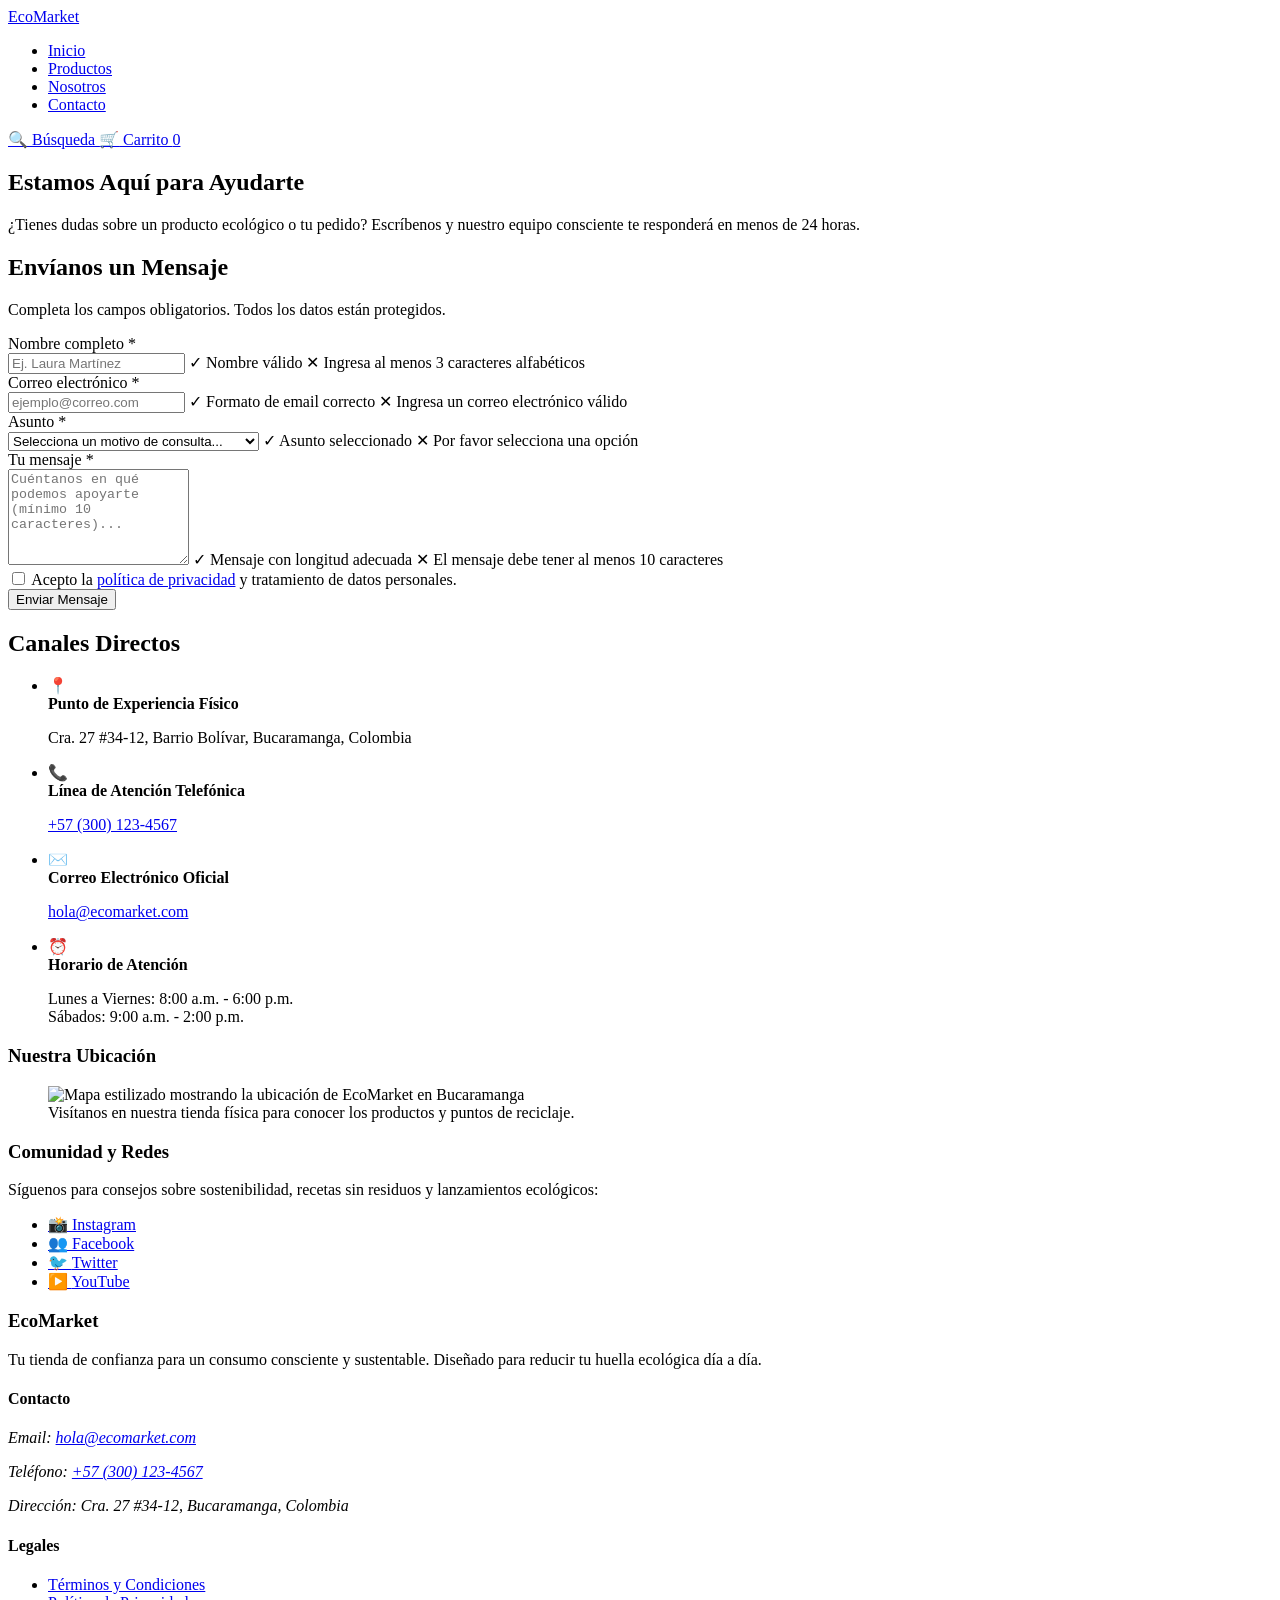
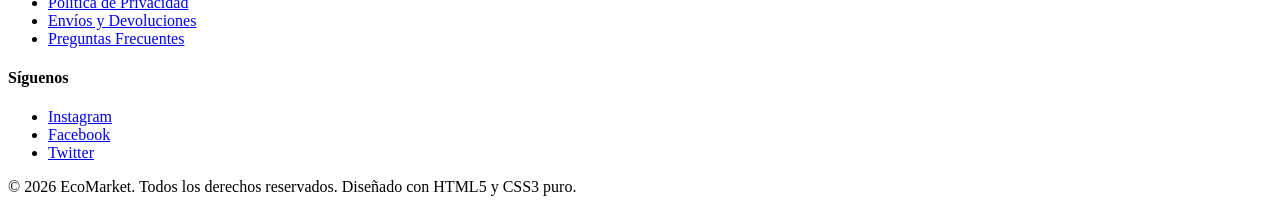
==== views/contacto.html @ 7ac1c110 "✨ feat(contact): estructura semantica html para formulario de contacto y detalles" ====
<!DOCTYPE html>
<html lang="es">
<head>
  <meta charset="UTF-8">
  <meta name="viewport" content="width=device-width, initial-scale=1.0">
  <meta name="description" content="Ponte en contacto con EcoMarket. Envíanos tus preguntas, sugerencias o inquietudes sobre nuestros productos ecológicos y sostenibles.">
  <title>EcoMarket | Contacto y Atención al Cliente</title>
  <!-- La vinculación de hojas de estilo CSS se realizará tras completar la maquetación semántica -->
</head>
<body>

  <!-- Encabezado Principal -->
  <header class="header">
    <div class="header-container">
      <a href="../index.html" class="logo" aria-label="EcoMarket Inicio">EcoMarket</a>

      <!-- Menú de navegación principal -->
      <nav class="nav" aria-label="Navegación principal">
        <ul class="nav-list">
          <li class="nav-item"><a href="../index.html" class="nav-link">Inicio</a></li>
          <li class="nav-item"><a href="productos.html" class="nav-link">Productos</a></li>
          <li class="nav-item"><a href="sobre-nosotros.html" class="nav-link">Nosotros</a></li>
          <li class="nav-item"><a href="contacto.html" class="nav-link" aria-current="page">Contacto</a></li>
        </ul>
      </nav>

      <!-- Accesos directos -->
      <div class="header-actions">
        <a href="productos.html#buscar" class="action-link" aria-label="Buscar productos">
          <span aria-hidden="true">🔍</span> Búsqueda
        </a>
        <a href="#carrito" class="action-link action-cart" aria-label="Ver carrito de compras">
          <span aria-hidden="true">🛒</span> Carrito <span class="cart-badge">0</span>
        </a>
      </div>
    </div>
  </header>

  <!-- Contenido Principal -->
  <main class="contact-main">

    <!-- Encabezado de la Página -->
    <section class="contact-hero" aria-labelledby="contact-hero-title">
      <div class="section-container">
        <h1 id="contact-hero-title" class="contact-hero-title">Estamos Aquí para Ayudarte</h1>
        <p class="contact-hero-subtitle">¿Tienes dudas sobre un producto ecológico o tu pedido? Escríbenos y nuestro equipo consciente te responderá en menos de 24 horas.</p>
      </div>
    </section>

    <!-- Sección de Contacto: Layout de Dos Columnas (Formulario + Información y Mapa) -->
    <section class="contact-section" aria-labelledby="form-heading">
      <div class="section-container">
        <div class="contact-grid-layout">

          <!-- Columna 1: Formulario Inteligente (Con validación HTML5 para estilos :valid/:invalid) -->
          <div class="contact-form-column">
            <header class="form-header">
              <h2 id="form-heading" class="form-title">Envíanos un Mensaje</h2>
              <p class="form-subtitle">Completa los campos obligatorios. Todos los datos están protegidos.</p>
            </header>

            <form class="contact-form" action="#" method="post" novalidate>

              <!-- Campo Nombre -->
              <div class="form-group">
                <label for="nombre" class="form-label">
                  Nombre completo <span class="required-indicator" aria-hidden="true">*</span>
                </label>
                <div class="input-container">
                  <input 
                    type="text" 
                    id="nombre" 
                    name="nombre" 
                    class="form-input" 
                    placeholder="Ej. Laura Martínez" 
                    required 
                    minlength="3" 
                    pattern="[A-Za-zÁÉÍÓÚáéíóúñÑ ]{3,50}"
                    autocomplete="name"
                  >
                  <span class="field-feedback valid-msg" aria-live="polite">✓ Nombre válido</span>
                  <span class="field-feedback invalid-msg" aria-live="polite">✕ Ingresa al menos 3 caracteres alfabéticos</span>
                </div>
              </div>

              <!-- Campo Email -->
              <div class="form-group">
                <label for="email" class="form-label">
                  Correo electrónico <span class="required-indicator" aria-hidden="true">*</span>
                </label>
                <div class="input-container">
                  <input 
                    type="email" 
                    id="email" 
                    name="email" 
                    class="form-input" 
                    placeholder="ejemplo@correo.com" 
                    required 
                    autocomplete="email"
                  >
                  <span class="field-feedback valid-msg" aria-live="polite">✓ Formato de email correcto</span>
                  <span class="field-feedback invalid-msg" aria-live="polite">✕ Ingresa un correo electrónico válido</span>
                </div>
              </div>

              <!-- Campo Asunto -->
              <div class="form-group">
                <label for="asunto" class="form-label">
                  Asunto <span class="required-indicator" aria-hidden="true">*</span>
                </label>
                <div class="input-container">
                  <select id="asunto" name="asunto" class="form-select" required>
                    <option value="" disabled selected>Selecciona un motivo de consulta...</option>
                    <option value="pedidos">Información sobre envíos y pedidos</option>
                    <option value="productos">Dudas sobre materiales e ingredientes</option>
                    <option value="devoluciones">Garantías y devoluciones</option>
                    <option value="alianzas">Alianzas con productores y artesanos</option>
                    <option value="otro">Otro tema</option>
                  </select>
                  <span class="field-feedback valid-msg" aria-live="polite">✓ Asunto seleccionado</span>
                  <span class="field-feedback invalid-msg" aria-live="polite">✕ Por favor selecciona una opción</span>
                </div>
              </div>

              <!-- Campo Mensaje -->
              <div class="form-group">
                <label for="mensaje" class="form-label">
                  Tu mensaje <span class="required-indicator" aria-hidden="true">*</span>
                </label>
                <div class="input-container">
                  <textarea 
                    id="mensaje" 
                    name="mensaje" 
                    class="form-textarea" 
                    rows="6" 
                    placeholder="Cuéntanos en qué podemos apoyarte (mínimo 10 caracteres)..." 
                    required 
                    minlength="10"
                  ></textarea>
                  <span class="field-feedback valid-msg" aria-live="polite">✓ Mensaje con longitud adecuada</span>
                  <span class="field-feedback invalid-msg" aria-live="polite">✕ El mensaje debe tener al menos 10 caracteres</span>
                </div>
              </div>

              <!-- Checkbox Política de Privacidad -->
              <div class="form-group-checkbox">
                <label class="checkbox-label">
                  <input type="checkbox" name="terminos" id="terminos" required>
                  <span>Acepto la <a href="#" class="inline-link">política de privacidad</a> y tratamiento de datos personales.</span>
                </label>
              </div>

              <!-- Botón Enviar -->
              <button type="submit" class="btn btn-primary btn-submit">
                <span>Enviar Mensaje</span>
              </button>

            </form>
          </div>

          <!-- Columna 2: Mapa Estático, Información y Redes Sociales -->
          <div class="contact-info-column">

            <!-- Tarjeta de Canales de Contacto Directo -->
            <aside class="contact-cards-wrapper">
              <h2 class="contact-info-title">Canales Directos</h2>
              
              <ul class="contact-methods-list">
                <li class="contact-method-item">
                  <span class="method-icon" aria-hidden="true">📍</span>
                  <div class="method-text">
                    <strong>Punto de Experiencia Físico</strong>
                    <p>Cra. 27 #34-12, Barrio Bolívar, Bucaramanga, Colombia</p>
                  </div>
                </li>
                <li class="contact-method-item">
                  <span class="method-icon" aria-hidden="true">📞</span>
                  <div class="method-text">
                    <strong>Línea de Atención Telefónica</strong>
                    <p><a href="tel:+573001234567">+57 (300) 123-4567</a></p>
                  </div>
                </li>
                <li class="contact-method-item">
                  <span class="method-icon" aria-hidden="true">✉️</span>
                  <div class="method-text">
                    <strong>Correo Electrónico Oficial</strong>
                    <p><a href="mailto:hola@ecomarket.com">hola@ecomarket.com</a></p>
                  </div>
                </li>
                <li class="contact-method-item">
                  <span class="method-icon" aria-hidden="true">⏰</span>
                  <div class="method-text">
                    <strong>Horario de Atención</strong>
                    <p>Lunes a Viernes: 8:00 a.m. - 6:00 p.m.<br>Sábados: 9:00 a.m. - 2:00 p.m.</p>
                  </div>
                </li>
              </ul>
            </aside>

            <!-- Mapa de Ubicación: Imagen Estática Estilizada -->
            <section class="location-map-section" aria-labelledby="map-heading">
              <h3 id="map-heading" class="map-title">Nuestra Ubicación</h3>
              <figure class="map-figure">
                <img 
                  src="../img/hero/mapa-ubicacion.jpg" 
                  alt="Mapa estilizado mostrando la ubicación de EcoMarket en Bucaramanga" 
                  width="500" 
                  height="300" 
                  loading="lazy"
                  class="map-image"
                >
                <figcaption class="map-caption">Visítanos en nuestra tienda física para conocer los productos y puntos de reciclaje.</figcaption>
              </figure>
            </section>

            <!-- Redes Sociales con Iconos Interactivos -->
            <section class="social-contact-section" aria-labelledby="social-heading">
              <h3 id="social-heading" class="social-heading">Comunidad y Redes</h3>
              <p class="social-intro">Síguenos para consejos sobre sostenibilidad, recetas sin residuos y lanzamientos ecológicos:</p>
              
              <ul class="social-icons-list">
                <li class="social-icon-item">
                  <a href="https://instagram.com" target="_blank" rel="noopener noreferrer" class="social-icon-link link-instagram" aria-label="Síguenos en Instagram">
                    <span class="social-icon-symbol" aria-hidden="true">📸</span>
                    <span class="social-icon-name">Instagram</span>
                  </a>
                </li>
                <li class="social-icon-item">
                  <a href="https://facebook.com" target="_blank" rel="noopener noreferrer" class="social-icon-link link-facebook" aria-label="Síguenos en Facebook">
                    <span class="social-icon-symbol" aria-hidden="true">👥</span>
                    <span class="social-icon-name">Facebook</span>
                  </a>
                </li>
                <li class="social-icon-item">
                  <a href="https://twitter.com" target="_blank" rel="noopener noreferrer" class="social-icon-link link-twitter" aria-label="Síguenos en Twitter / X">
                    <span class="social-icon-symbol" aria-hidden="true">🐦</span>
                    <span class="social-icon-name">Twitter</span>
                  </a>
                </li>
                <li class="social-icon-item">
                  <a href="https://youtube.com" target="_blank" rel="noopener noreferrer" class="social-icon-link link-youtube" aria-label="Mira nuestros videos en YouTube">
                    <span class="social-icon-symbol" aria-hidden="true">▶️</span>
                    <span class="social-icon-name">YouTube</span>
                  </a>
                </li>
              </ul>
            </section>

          </div>

        </div>
      </div>
    </section>

  </main>

  <!-- Pie de Página (Footer) -->
  <footer class="footer">
    <div class="footer-container">
      
      <!-- Columna 1: Marca -->
      <div class="footer-col footer-about">
        <h3 class="footer-logo">EcoMarket</h3>
        <p>Tu tienda de confianza para un consumo consciente y sustentable. Diseñado para reducir tu huella ecológica día a día.</p>
      </div>

      <!-- Columna 2: Contacto -->
      <div class="footer-col footer-contact">
        <h4 class="footer-heading">Contacto</h4>
        <address class="contact-info">
          <p>Email: <a href="mailto:hola@ecomarket.com">hola@ecomarket.com</a></p>
          <p>Teléfono: <a href="tel:+573001234567">+57 (300) 123-4567</a></p>
          <p>Dirección: Cra. 27 #34-12, Bucaramanga, Colombia</p>
        </address>
      </div>

      <!-- Columna 3: Legales -->
      <div class="footer-col footer-legal">
        <h4 class="footer-heading">Legales</h4>
        <ul class="footer-links">
          <li><a href="#">Términos y Condiciones</a></li>
          <li><a href="#">Política de Privacidad</a></li>
          <li><a href="#">Envíos y Devoluciones</a></li>
          <li><a href="#">Preguntas Frecuentes</a></li>
        </ul>
      </div>

      <!-- Columna 4: Redes Sociales -->
      <div class="footer-col footer-social">
        <h4 class="footer-heading">Síguenos</h4>
        <ul class="social-links">
          <li><a href="https://instagram.com" target="_blank" rel="noopener noreferrer" aria-label="Instagram">Instagram</a></li>
          <li><a href="https://facebook.com" target="_blank" rel="noopener noreferrer" aria-label="Facebook">Facebook</a></li>
          <li><a href="https://twitter.com" target="_blank" rel="noopener noreferrer" aria-label="Twitter">Twitter</a></li>
        </ul>
      </div>

    </div>

    <div class="footer-bottom">
      <p>&copy; 2026 EcoMarket. Todos los derechos reservados. Diseñado con HTML5 y CSS3 puro.</p>
    </div>
  </footer>

</body>
</html>
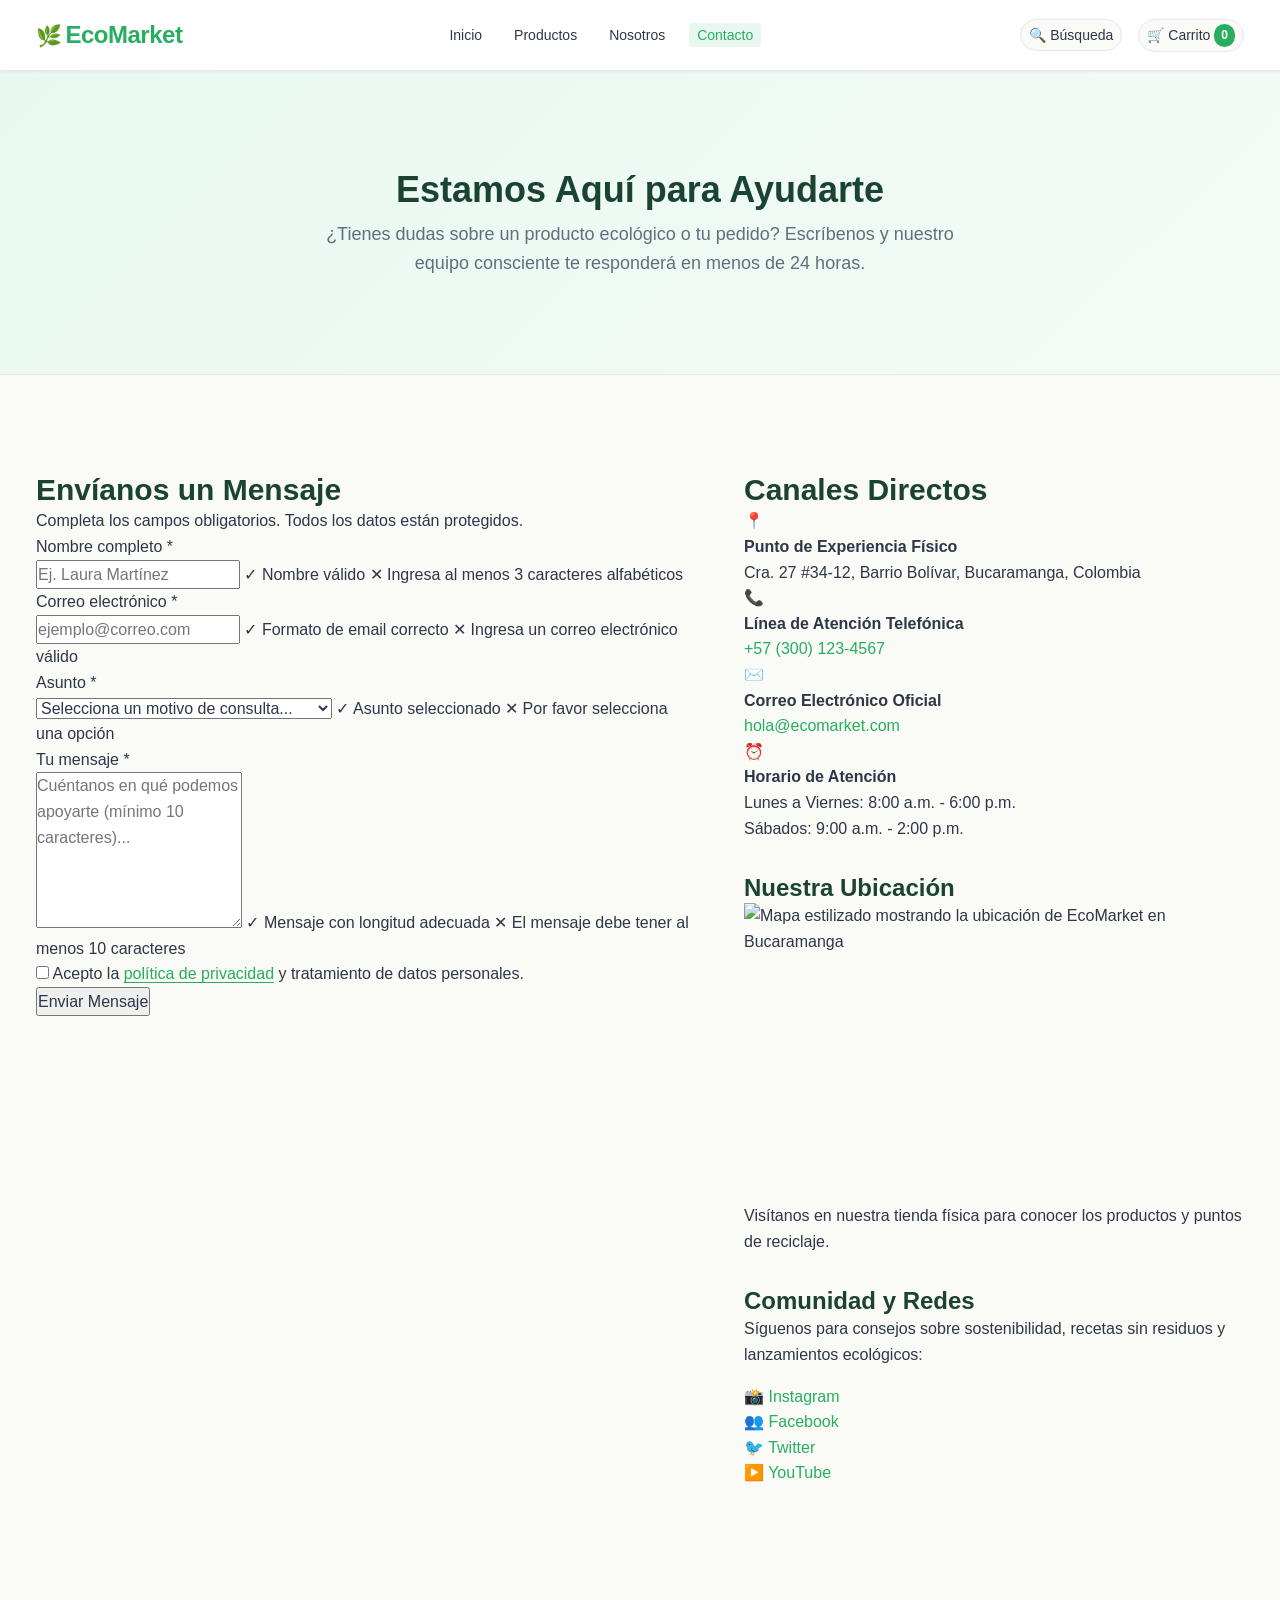
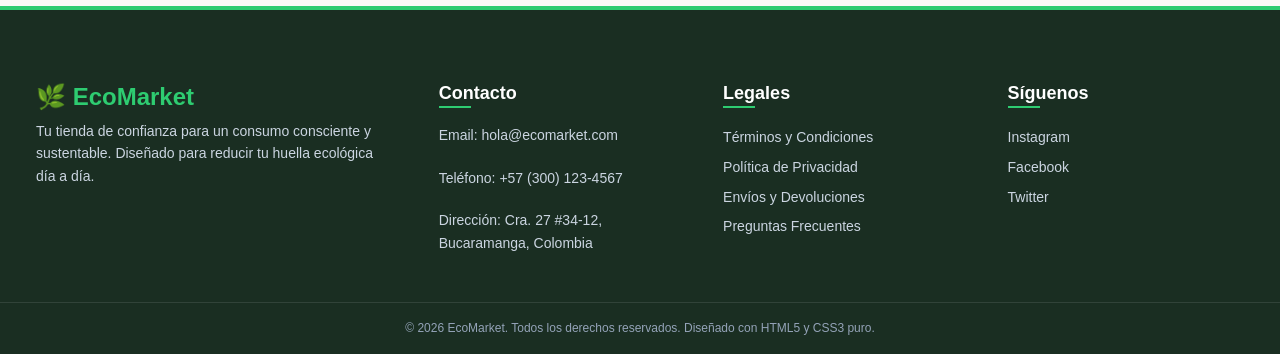
==== commit f848d068: "🎨 style(layout): link archivos css, layout responsivo, etc" ====
--- a/views/contacto.html
+++ b/views/contacto.html
@@ -5,7 +5,11 @@
   <meta name="viewport" content="width=device-width, initial-scale=1.0">
   <meta name="description" content="Ponte en contacto con EcoMarket. Envíanos tus preguntas, sugerencias o inquietudes sobre nuestros productos ecológicos y sostenibles.">
   <title>EcoMarket | Contacto y Atención al Cliente</title>
-  <!-- La vinculación de hojas de estilo CSS se realizará tras completar la maquetación semántica -->
+  <!-- Hojas de Estilo CSS Modulares -->
+  <link rel="stylesheet" href="../css/main.css">
+  <link rel="stylesheet" href="../css/layout.css">
+  <link rel="stylesheet" href="../css/components.css">
+  <link rel="stylesheet" href="../css/animations.css">
 </head>
 <body>
 
--- a/css/main.css
+++ b/css/main.css
@@ -0,0 +1,196 @@
+/* ==========================================================================
+   EcoMarket - main.css
+   Variables de diseño (Design Tokens), Reset CSS y Tipografía Base
+   Enfoque: Mobile First | Cero JavaScript
+   ========================================================================== */
+
+/* --------------------------------------------------------------------------
+   1. VARIABLES CSS (DESIGN TOKENS)
+   -------------------------------------------------------------------------- */
+:root {
+  /* Paleta de Colores Sostenibles y Naturales */
+  --color-primary: #2ecc71;          /* Verde fresco principal */
+  --color-primary-dark: #27ae60;     /* Verde bosque profundo */
+  --color-primary-darker: #1b4332;   /* Verde oscuro para contrastes */
+  --color-primary-light: #e8f8f0;    /* Verde muy suave para fondos */
+  --color-primary-subtle: #d4edda;   /* Verde sutil para badges/estados */
+
+  --color-earth-beige: #f5f5dc;      /* Beige / Tono tierra cálido */
+  --color-earth-sand: #e6dfd3;       /* Arena suave para bordes y fondos */
+  --color-earth-brown: #8d6e63;      /* Tierra café para acentos secundarios */
+
+  /* Neutrales */
+  --color-text-main: #2d3748;        /* Carbón oscuro para lectura accesible */
+  --color-text-muted: #606f7b;       /* Gris medio para descripciones */
+  --color-bg-body: #fafaf7;          /* Blanco cálido orgánico */
+  --color-bg-surface: #ffffff;       /* Blanco puro para tarjetas y cajas */
+  --color-border: #e2e8f0;           /* Bordes suaves */
+
+  /* Estados de Interacción y Alertas */
+  --color-success: #27ae60;
+  --color-success-bg: #d4edda;
+  --color-danger: #e74c3c;
+  --color-danger-bg: #fde8e8;
+  --color-warning: #f39c12;
+  --color-warning-bg: #fef5e7;
+
+  /* Tipografía */
+  --font-family-base: -apple-system, BlinkMacSystemFont, "Segoe UI", Roboto, "Helvetica Neue", Arial, sans-serif;
+  --font-family-heading: -apple-system, BlinkMacSystemFont, "Segoe UI", Roboto, "Helvetica Neue", Arial, sans-serif;
+
+  --font-size-xs: 0.75rem;    /* 12px */
+  --font-size-sm: 0.875rem;   /* 14px */
+  --font-size-base: 1rem;     /* 16px */
+  --font-size-md: 1.125rem;   /* 18px */
+  --font-size-lg: 1.25rem;    /* 20px */
+  --font-size-xl: 1.5rem;     /* 24px */
+  --font-size-2xl: 1.875rem;  /* 30px */
+  --font-size-3xl: 2.25rem;   /* 36px */
+  --font-size-4xl: 3rem;      /* 48px */
+
+  --font-weight-regular: 400;
+  --font-weight-medium: 500;
+  --font-weight-semibold: 600;
+  --font-weight-bold: 700;
+
+  --line-height-tight: 1.25;
+  --line-height-base: 1.6;
+  --line-height-relaxed: 1.75;
+
+  /* Espaciados */
+  --spacing-xs: 0.25rem;  /* 4px */
+  --spacing-sm: 0.5rem;   /* 8px */
+  --spacing-md: 1rem;     /* 16px */
+  --spacing-lg: 1.5rem;   /* 24px */
+  --spacing-xl: 2rem;     /* 32px */
+  --spacing-2xl: 3rem;    /* 48px */
+  --spacing-3xl: 4.5rem;  /* 72px */
+
+  /* Sombras y Bordes */
+  --radius-sm: 4px;
+  --radius-md: 8px;
+  --radius-lg: 16px;
+  --radius-full: 9999px;
+
+  --shadow-sm: 0 1px 3px rgba(0, 0, 0, 0.05);
+  --shadow-md: 0 4px 6px -1px rgba(0, 0, 0, 0.08), 0 2px 4px -1px rgba(0, 0, 0, 0.04);
+  --shadow-lg: 0 10px 15px -3px rgba(0, 0, 0, 0.08), 0 4px 6px -2px rgba(0, 0, 0, 0.03);
+  --shadow-hover: 0 16px 24px -4px rgba(46, 204, 113, 0.2);
+
+  /* Transiciones Base */
+  --transition-fast: 0.2s ease;
+  --transition-base: 0.3s ease;
+  --transition-smooth: 0.4s cubic-bezier(0.16, 1, 0.3, 1);
+}
+
+/* --------------------------------------------------------------------------
+   2. RESET CSS Y CONFIGURACIÓN BASE
+   -------------------------------------------------------------------------- */
+*,
+*::before,
+*::after {
+  box-sizing: border-box;
+  margin: 0;
+  padding: 0;
+}
+
+html {
+  font-size: 100%;
+  scroll-behavior: smooth;
+  -webkit-text-size-adjust: 100%;
+}
+
+body {
+  min-height: 100vh;
+  font-family: var(--font-family-base);
+  font-size: var(--font-size-base);
+  line-height: var(--line-height-base);
+  color: var(--color-text-main);
+  background-color: var(--color-bg-body);
+  display: flex;
+  flex-direction: column;
+}
+
+main {
+  flex: 1 0 auto;
+}
+
+/* Elementos multimedia responsivos */
+img,
+picture,
+video,
+canvas,
+svg {
+  display: block;
+  max-width: 100%;
+  height: auto;
+}
+
+/* Tipografía de Encabezados */
+h1, h2, h3, h4, h5, h6 {
+  font-family: var(--font-family-heading);
+  color: var(--color-primary-darker);
+  line-height: var(--line-height-tight);
+  font-weight: var(--font-weight-bold);
+}
+
+h1 { font-size: var(--font-size-3xl); }
+h2 { font-size: var(--font-size-2xl); }
+h3 { font-size: var(--font-size-xl); }
+h4 { font-size: var(--font-size-lg); }
+
+p {
+  margin-bottom: var(--spacing-md);
+}
+
+p:last-child {
+  margin-bottom: 0;
+}
+
+/* Enlaces y Listas */
+a {
+  color: var(--color-primary-dark);
+  text-decoration: none;
+  transition: color var(--transition-fast);
+}
+
+a:hover,
+a:focus-visible {
+  color: var(--color-primary);
+}
+
+ul, ol {
+  list-style: none;
+}
+
+button,
+input,
+select,
+textarea {
+  font: inherit;
+  color: inherit;
+}
+
+/* --------------------------------------------------------------------------
+   3. UTILIDADES GENERALES Y ACCESIBILIDAD
+   -------------------------------------------------------------------------- */
+.visually-hidden {
+  position: absolute !important;
+  width: 1px !important;
+  height: 1px !important;
+  padding: 0 !important;
+  margin: -1px !important;
+  overflow: hidden !important;
+  clip: rect(0, 0, 0, 0) !important;
+  white-space: nowrap !important;
+  border: 0 !important;
+}
+
+.text-center {
+  text-align: center;
+}
+
+.inline-link {
+  text-decoration: underline;
+  text-underline-offset: 3px;
+}
--- a/css/layout.css
+++ b/css/layout.css
@@ -0,0 +1,502 @@
+/* ==========================================================================
+   EcoMarket - layout.css
+   Sistemas de Grid, Layouts Flexbox, Header, Footer y Envoltorios
+   Enfoque: Mobile First | Responsividad pura
+   ========================================================================== */
+
+/* --------------------------------------------------------------------------
+   1. CONTENEDORES Y ESTRUCTURA GENERAL
+   -------------------------------------------------------------------------- */
+.container,
+.section-container,
+.header-container,
+.footer-container,
+.catalog-container {
+  width: 100%;
+  max-width: 1240px;
+  margin-left: auto;
+  margin-right: auto;
+  padding-left: var(--spacing-md);
+  padding-right: var(--spacing-md);
+}
+
+.section-container {
+  padding-top: var(--spacing-2xl);
+  padding-bottom: var(--spacing-2xl);
+}
+
+.section-header {
+  text-align: center;
+  max-width: 720px;
+  margin: 0 auto var(--spacing-2xl) auto;
+}
+
+.section-title {
+  margin-bottom: var(--spacing-sm);
+  color: var(--color-primary-darker);
+}
+
+.section-description {
+  color: var(--color-text-muted);
+  font-size: var(--font-size-md);
+}
+
+/* --------------------------------------------------------------------------
+   2. ENCABEZADO (HEADER) Y NAVEGACIÓN
+   -------------------------------------------------------------------------- */
+.header {
+  background-color: var(--color-bg-surface);
+  border-bottom: 1px solid var(--color-border);
+  position: sticky;
+  top: 0;
+  z-index: 1000;
+  box-shadow: var(--shadow-sm);
+}
+
+.header-container {
+  display: flex;
+  flex-direction: column;
+  align-items: center;
+  padding-top: var(--spacing-md);
+  padding-bottom: var(--spacing-md);
+  gap: var(--spacing-md);
+}
+
+.logo {
+  font-size: var(--font-size-xl);
+  font-weight: var(--font-weight-bold);
+  color: var(--color-primary-dark);
+  letter-spacing: -0.5px;
+  display: flex;
+  align-items: center;
+  gap: var(--spacing-xs);
+}
+
+.logo::before {
+  content: "🌿";
+  font-size: 1.3rem;
+}
+
+.nav {
+  width: 100%;
+}
+
+.nav-list {
+  display: flex;
+  justify-content: center;
+  align-items: center;
+  flex-wrap: wrap;
+  gap: var(--spacing-sm) var(--spacing-md);
+}
+
+.nav-link {
+  font-weight: var(--font-weight-medium);
+  font-size: var(--font-size-sm);
+  color: var(--color-text-main);
+  padding: var(--spacing-xs) var(--spacing-sm);
+  border-radius: var(--radius-sm);
+  transition: all var(--transition-fast);
+}
+
+.nav-link:hover,
+.nav-link:focus-visible,
+.nav-link[aria-current="page"] {
+  color: var(--color-primary-dark);
+  background-color: var(--color-primary-light);
+}
+
+.header-actions {
+  display: flex;
+  align-items: center;
+  gap: var(--spacing-md);
+}
+
+.action-link {
+  display: inline-flex;
+  align-items: center;
+  gap: var(--spacing-xs);
+  font-size: var(--font-size-sm);
+  font-weight: var(--font-weight-medium);
+  color: var(--color-text-main);
+  padding: var(--spacing-xs) var(--spacing-sm);
+  border-radius: var(--radius-full);
+  background-color: var(--color-bg-body);
+  border: 1px solid var(--color-border);
+  transition: all var(--transition-fast);
+}
+
+.action-link:hover {
+  background-color: var(--color-primary-light);
+  border-color: var(--color-primary);
+  color: var(--color-primary-darker);
+}
+
+.cart-badge {
+  background-color: var(--color-primary-dark);
+  color: #ffffff;
+  font-size: var(--font-size-xs);
+  font-weight: var(--font-weight-bold);
+  padding: 2px 7px;
+  border-radius: var(--radius-full);
+}
+
+/* --------------------------------------------------------------------------
+   3. BANNER HERO (HOME Y SECCIONES)
+   -------------------------------------------------------------------------- */
+.hero {
+  background: linear-gradient(135deg, var(--color-primary-light) 0%, var(--color-earth-beige) 100%);
+  padding: var(--spacing-3xl) var(--spacing-md);
+  text-align: center;
+  border-bottom: 1px solid var(--color-earth-sand);
+}
+
+.hero-content {
+  max-width: 800px;
+  margin: 0 auto;
+}
+
+.hero-title {
+  font-size: var(--font-size-3xl);
+  color: var(--color-primary-darker);
+  margin-bottom: var(--spacing-md);
+}
+
+.hero-subtitle {
+  font-size: var(--font-size-md);
+  color: var(--color-text-muted);
+  margin-bottom: var(--spacing-xl);
+  line-height: var(--line-height-relaxed);
+}
+
+.about-hero,
+.contact-hero {
+  background: linear-gradient(135deg, var(--color-primary-light) 0%, #f4fbf7 100%);
+  padding: var(--spacing-2xl) var(--spacing-md);
+  text-align: center;
+  border-bottom: 1px solid var(--color-border);
+}
+
+.about-hero-title,
+.contact-hero-title {
+  margin-bottom: var(--spacing-sm);
+}
+
+.about-hero-subtitle,
+.contact-hero-subtitle {
+  color: var(--color-text-muted);
+  max-width: 680px;
+  margin: 0 auto;
+  font-size: var(--font-size-md);
+}
+
+/* --------------------------------------------------------------------------
+   4. SISTEMAS DE GRID: PRODUCTOS (MOBILE FIRST)
+   -------------------------------------------------------------------------- */
+/* Grid de 6 productos en Home */
+.products-grid {
+  display: grid;
+  grid-template-columns: 1fr;
+  gap: var(--spacing-lg);
+}
+
+/* Grid de 20 productos en Catálogo: 1 col (Móvil) -> 2 cols (Tablet) -> 4 cols (Desktop) */
+.products-grid-catalog {
+  display: grid;
+  grid-template-columns: 1fr;
+  gap: var(--spacing-lg);
+}
+
+/* Layout General del Catálogo (Sidebar + Grid) */
+.catalog-main {
+  padding-top: var(--spacing-xl);
+  padding-bottom: var(--spacing-3xl);
+}
+
+.catalog-layout {
+  display: flex;
+  flex-direction: column;
+  gap: var(--spacing-xl);
+  margin-top: var(--spacing-xl);
+}
+
+.catalog-sidebar {
+  width: 100%;
+}
+
+.catalog-products-section {
+  flex: 1;
+}
+
+/* Barra superior de catálogo */
+.catalog-top-bar {
+  display: flex;
+  flex-direction: column;
+  gap: var(--spacing-md);
+  padding: var(--spacing-md);
+  background-color: var(--color-bg-surface);
+  border: 1px solid var(--color-border);
+  border-radius: var(--radius-md);
+}
+
+.catalog-results-info {
+  display: flex;
+  flex-direction: column;
+  gap: var(--spacing-sm);
+  font-size: var(--font-size-sm);
+  color: var(--color-text-muted);
+}
+
+.catalog-sort {
+  display: flex;
+  align-items: center;
+  gap: var(--spacing-xs);
+}
+
+/* --------------------------------------------------------------------------
+   5. LAYOUT SOBRE NOSOTROS (FLEXBOX Y GRIDS)
+   -------------------------------------------------------------------------- */
+.story-flex {
+  display: flex;
+  flex-direction: column;
+  gap: var(--spacing-xl);
+  align-items: center;
+}
+
+.story-figure,
+.story-content {
+  width: 100%;
+}
+
+.principles-grid {
+  display: grid;
+  grid-template-columns: 1fr;
+  gap: var(--spacing-lg);
+}
+
+.testimonials-track {
+  display: grid;
+  grid-template-columns: 1fr;
+  gap: var(--spacing-lg);
+}
+
+/* --------------------------------------------------------------------------
+   6. LAYOUT CONTACTO (GRID DE 2 COLUMNAS)
+   -------------------------------------------------------------------------- */
+.contact-section {
+  padding-top: var(--spacing-2xl);
+  padding-bottom: var(--spacing-3xl);
+}
+
+.contact-grid-layout {
+  display: grid;
+  grid-template-columns: 1fr;
+  gap: var(--spacing-2xl);
+}
+
+.contact-info-column {
+  display: flex;
+  flex-direction: column;
+  gap: var(--spacing-xl);
+}
+
+/* --------------------------------------------------------------------------
+   7. PIE DE PÁGINA (FOOTER)
+   -------------------------------------------------------------------------- */
+.footer {
+  background-color: #1a2e22; /* Verde bosque ultra profundo */
+  color: #e2e8f0;
+  border-top: 4px solid var(--color-primary);
+  margin-top: auto;
+}
+
+.footer-container {
+  display: grid;
+  grid-template-columns: 1fr;
+  gap: var(--spacing-2xl);
+  padding-top: var(--spacing-3xl);
+  padding-bottom: var(--spacing-2xl);
+}
+
+.footer-logo {
+  color: var(--color-primary);
+  font-size: var(--font-size-xl);
+  margin-bottom: var(--spacing-sm);
+}
+
+.footer-logo::before {
+  content: "🌿 ";
+}
+
+.footer-about p {
+  color: #cbd5e1;
+  font-size: var(--font-size-sm);
+}
+
+.footer-heading {
+  color: #ffffff;
+  font-size: var(--font-size-md);
+  margin-bottom: var(--spacing-md);
+  position: relative;
+  padding-bottom: var(--spacing-xs);
+}
+
+.footer-heading::after {
+  content: "";
+  position: absolute;
+  bottom: 0;
+  left: 0;
+  width: 32px;
+  height: 2px;
+  background-color: var(--color-primary);
+}
+
+.contact-info {
+  font-style: normal;
+  font-size: var(--font-size-sm);
+  color: #cbd5e1;
+  display: flex;
+  flex-direction: column;
+  gap: var(--spacing-xs);
+}
+
+.contact-info a {
+  color: #cbd5e1;
+}
+
+.contact-info a:hover {
+  color: var(--color-primary);
+}
+
+.footer-links,
+.social-links {
+  display: flex;
+  flex-direction: column;
+  gap: var(--spacing-xs);
+}
+
+.footer-links a,
+.social-links a {
+  color: #cbd5e1;
+  font-size: var(--font-size-sm);
+  transition: color var(--transition-fast), transform var(--transition-fast);
+}
+
+.footer-links a:hover,
+.social-links a:hover {
+  color: var(--color-primary);
+}
+
+.footer-bottom {
+  border-top: 1px solid rgba(255, 255, 255, 0.1);
+  padding: var(--spacing-md) var(--spacing-md);
+  text-align: center;
+  font-size: var(--font-size-xs);
+  color: #94a3b8;
+}
+
+/* --------------------------------------------------------------------------
+   8. MEDIA QUERIES: TABLET (min-width: 640px / 768px)
+   -------------------------------------------------------------------------- */
+@media (min-width: 640px) {
+  /* Grids a 2 columnas */
+  .products-grid {
+    grid-template-columns: repeat(2, 1fr);
+  }
+
+  .products-grid-catalog {
+    grid-template-columns: repeat(2, 1fr);
+  }
+
+  .principles-grid {
+    grid-template-columns: repeat(2, 1fr);
+  }
+
+  .testimonials-track {
+    grid-template-columns: repeat(2, 1fr);
+  }
+
+  .footer-container {
+    grid-template-columns: repeat(2, 1fr);
+  }
+
+  .catalog-results-info {
+    flex-direction: row;
+    justify-content: space-between;
+    align-items: center;
+  }
+}
+
+@media (min-width: 768px) {
+  .header-container {
+    flex-direction: row;
+    justify-content: space-between;
+    padding-top: var(--spacing-md);
+    padding-bottom: var(--spacing-md);
+  }
+
+  .nav {
+    width: auto;
+  }
+
+  .hero-title {
+    font-size: var(--font-size-4xl);
+  }
+}
+
+/* --------------------------------------------------------------------------
+   9. MEDIA QUERIES: DESKTOP (min-width: 1024px)
+   -------------------------------------------------------------------------- */
+@media (min-width: 1024px) {
+  /* Grid de Home a 3 columnas */
+  .products-grid {
+    grid-template-columns: repeat(3, 1fr);
+  }
+
+  /* Grid de Catálogo: 4 columnas en Desktop (Requerimiento) */
+  .products-grid-catalog {
+    grid-template-columns: repeat(4, 1fr);
+  }
+
+  /* Catálogo con Sidebar Sticky a la izquierda */
+  .catalog-layout {
+    flex-direction: row;
+    align-items: flex-start;
+  }
+
+  .catalog-sidebar {
+    width: 280px;
+    flex-shrink: 0;
+  }
+
+  /* Comportamiento Sticky para el sidebar de filtros */
+  .filters-sticky-wrapper {
+    position: sticky;
+    top: 90px;
+  }
+
+  /* Flexbox Sobre Nosotros: 2 columnas alineadas */
+  .story-flex {
+    flex-direction: row;
+    gap: var(--spacing-3xl);
+  }
+
+  .story-figure,
+  .story-content {
+    flex: 1;
+  }
+
+  /* Principios a 4 columnas */
+  .principles-grid {
+    grid-template-columns: repeat(4, 1fr);
+  }
+
+  /* Grid de Contacto a 2 columnas (Formulario + Información/Mapa) */
+  .contact-grid-layout {
+    grid-template-columns: 1.2fr 0.8fr;
+  }
+
+  /* Footer a 4 columnas */
+  .footer-container {
+    grid-template-columns: 1.5fr 1fr 1fr 1fr;
+  }
+}
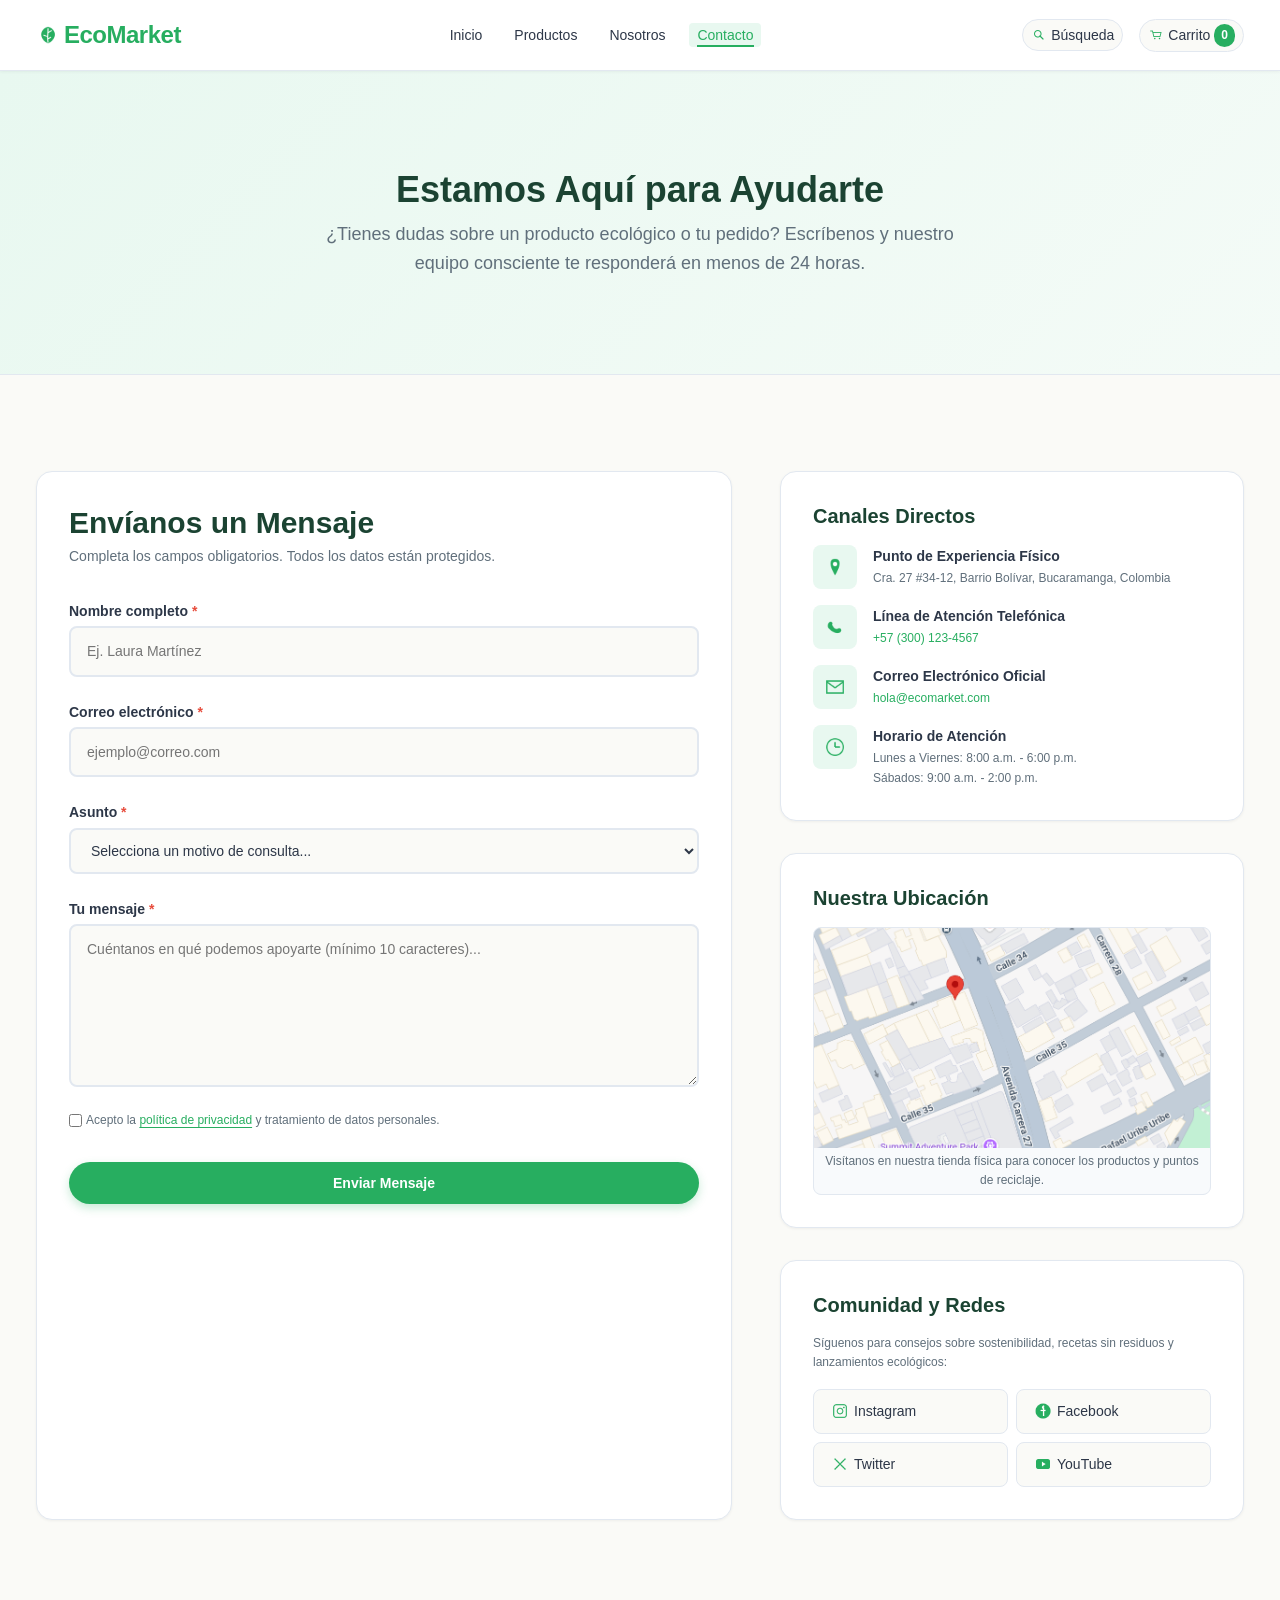
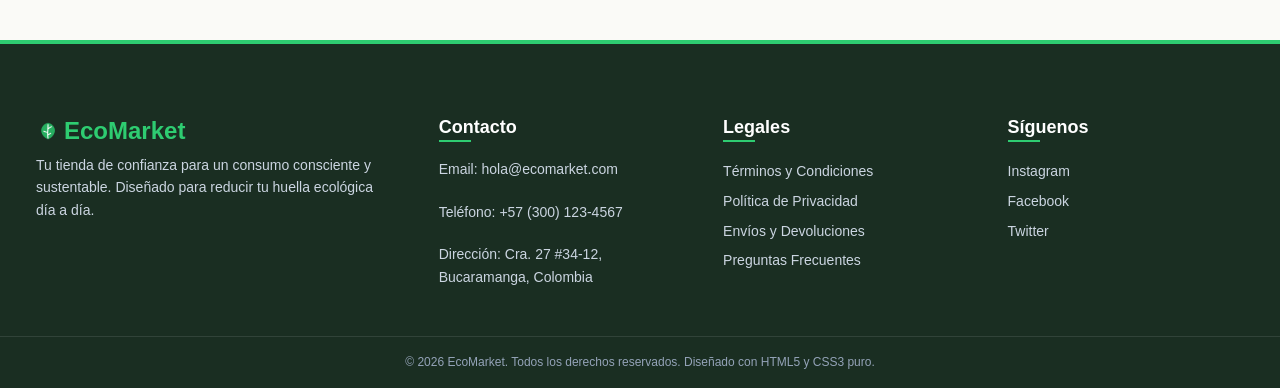
==== commit 2ae749f7: "🎨 style(img): añadir imagenes" ====
--- a/views/contacto.html
+++ b/views/contacto.html
@@ -1,9 +1,11 @@
 <!DOCTYPE html>
 <html lang="es">
+
 <head>
   <meta charset="UTF-8">
   <meta name="viewport" content="width=device-width, initial-scale=1.0">
-  <meta name="description" content="Ponte en contacto con EcoMarket. Envíanos tus preguntas, sugerencias o inquietudes sobre nuestros productos ecológicos y sostenibles.">
+  <meta name="description"
+    content="Ponte en contacto con EcoMarket. Envíanos tus preguntas, sugerencias o inquietudes sobre nuestros productos ecológicos y sostenibles.">
   <title>EcoMarket | Contacto y Atención al Cliente</title>
   <!-- Hojas de Estilo CSS Modulares -->
   <link rel="stylesheet" href="../css/main.css">
@@ -11,12 +13,16 @@
   <link rel="stylesheet" href="../css/components.css">
   <link rel="stylesheet" href="../css/animations.css">
 </head>
+
 <body>
 
   <!-- Encabezado Principal -->
   <header class="header">
     <div class="header-container">
-      <a href="../index.html" class="logo" aria-label="EcoMarket Inicio">EcoMarket</a>
+      <a href="../index.html" class="logo" aria-label="EcoMarket Inicio">
+        <img src="../img/icons/leaf.png" alt="" class="logo-icon" width="24" height="24">
+        EcoMarket
+      </a>
 
       <!-- Menú de navegación principal -->
       <nav class="nav" aria-label="Navegación principal">
@@ -31,10 +37,11 @@
       <!-- Accesos directos -->
       <div class="header-actions">
         <a href="productos.html#buscar" class="action-link" aria-label="Buscar productos">
-          <span aria-hidden="true">🔍</span> Búsqueda
+          <img src="../img/icons/search.png" alt="" class="icon-inline" width="16" height="16"> Búsqueda
         </a>
         <a href="#carrito" class="action-link action-cart" aria-label="Ver carrito de compras">
-          <span aria-hidden="true">🛒</span> Carrito <span class="cart-badge">0</span>
+          <img src="../img/icons/cart.png" alt="" class="icon-inline" width="16" height="16"> Carrito <span
+            class="cart-badge">0</span>
         </a>
       </div>
     </div>
@@ -47,7 +54,8 @@
     <section class="contact-hero" aria-labelledby="contact-hero-title">
       <div class="section-container">
         <h1 id="contact-hero-title" class="contact-hero-title">Estamos Aquí para Ayudarte</h1>
-        <p class="contact-hero-subtitle">¿Tienes dudas sobre un producto ecológico o tu pedido? Escríbenos y nuestro equipo consciente te responderá en menos de 24 horas.</p>
+        <p class="contact-hero-subtitle">¿Tienes dudas sobre un producto ecológico o tu pedido? Escríbenos y nuestro
+          equipo consciente te responderá en menos de 24 horas.</p>
       </div>
     </section>
 
@@ -71,19 +79,11 @@
                   Nombre completo <span class="required-indicator" aria-hidden="true">*</span>
                 </label>
                 <div class="input-container">
-                  <input 
-                    type="text" 
-                    id="nombre" 
-                    name="nombre" 
-                    class="form-input" 
-                    placeholder="Ej. Laura Martínez" 
-                    required 
-                    minlength="3" 
-                    pattern="[A-Za-zÁÉÍÓÚáéíóúñÑ ]{3,50}"
-                    autocomplete="name"
-                  >
+                  <input type="text" id="nombre" name="nombre" class="form-input" placeholder="Ej. Laura Martínez"
+                    required minlength="3" pattern="[A-Za-zÁÉÍÓÚáéíóúñÑ ]{3,50}" autocomplete="name">
                   <span class="field-feedback valid-msg" aria-live="polite">✓ Nombre válido</span>
-                  <span class="field-feedback invalid-msg" aria-live="polite">✕ Ingresa al menos 3 caracteres alfabéticos</span>
+                  <span class="field-feedback invalid-msg" aria-live="polite">✕ Ingresa al menos 3 caracteres
+                    alfabéticos</span>
                 </div>
               </div>
 
@@ -93,17 +93,11 @@
                   Correo electrónico <span class="required-indicator" aria-hidden="true">*</span>
                 </label>
                 <div class="input-container">
-                  <input 
-                    type="email" 
-                    id="email" 
-                    name="email" 
-                    class="form-input" 
-                    placeholder="ejemplo@correo.com" 
-                    required 
-                    autocomplete="email"
-                  >
+                  <input type="email" id="email" name="email" class="form-input" placeholder="ejemplo@correo.com"
+                    required autocomplete="email">
                   <span class="field-feedback valid-msg" aria-live="polite">✓ Formato de email correcto</span>
-                  <span class="field-feedback invalid-msg" aria-live="polite">✕ Ingresa un correo electrónico válido</span>
+                  <span class="field-feedback invalid-msg" aria-live="polite">✕ Ingresa un correo electrónico
+                    válido</span>
                 </div>
               </div>
 
@@ -132,17 +126,12 @@
                   Tu mensaje <span class="required-indicator" aria-hidden="true">*</span>
                 </label>
                 <div class="input-container">
-                  <textarea 
-                    id="mensaje" 
-                    name="mensaje" 
-                    class="form-textarea" 
-                    rows="6" 
-                    placeholder="Cuéntanos en qué podemos apoyarte (mínimo 10 caracteres)..." 
-                    required 
-                    minlength="10"
-                  ></textarea>
+                  <textarea id="mensaje" name="mensaje" class="form-textarea" rows="6"
+                    placeholder="Cuéntanos en qué podemos apoyarte (mínimo 10 caracteres)..." required
+                    minlength="10"></textarea>
                   <span class="field-feedback valid-msg" aria-live="polite">✓ Mensaje con longitud adecuada</span>
-                  <span class="field-feedback invalid-msg" aria-live="polite">✕ El mensaje debe tener al menos 10 caracteres</span>
+                  <span class="field-feedback invalid-msg" aria-live="polite">✕ El mensaje debe tener al menos 10
+                    caracteres</span>
                 </div>
               </div>
 
@@ -150,7 +139,8 @@
               <div class="form-group-checkbox">
                 <label class="checkbox-label">
                   <input type="checkbox" name="terminos" id="terminos" required>
-                  <span>Acepto la <a href="#" class="inline-link">política de privacidad</a> y tratamiento de datos personales.</span>
+                  <span>Acepto la <a href="#" class="inline-link">política de privacidad</a> y tratamiento de datos
+                    personales.</span>
                 </label>
               </div>
 
@@ -168,31 +158,39 @@
             <!-- Tarjeta de Canales de Contacto Directo -->
             <aside class="contact-cards-wrapper">
               <h2 class="contact-info-title">Canales Directos</h2>
-              
+
               <ul class="contact-methods-list">
                 <li class="contact-method-item">
-                  <span class="method-icon" aria-hidden="true">📍</span>
+                  <span class="method-icon" aria-hidden="true">
+                    <img src="../img/icons/pin.png" alt="" class="method-icon-img" width="24" height="24">
+                  </span>
                   <div class="method-text">
                     <strong>Punto de Experiencia Físico</strong>
                     <p>Cra. 27 #34-12, Barrio Bolívar, Bucaramanga, Colombia</p>
                   </div>
                 </li>
                 <li class="contact-method-item">
-                  <span class="method-icon" aria-hidden="true">📞</span>
+                  <span class="method-icon" aria-hidden="true">
+                    <img src="../img/icons/phone.png" alt="" class="method-icon-img" width="24" height="24">
+                  </span>
                   <div class="method-text">
                     <strong>Línea de Atención Telefónica</strong>
                     <p><a href="tel:+573001234567">+57 (300) 123-4567</a></p>
                   </div>
                 </li>
                 <li class="contact-method-item">
-                  <span class="method-icon" aria-hidden="true">✉️</span>
+                  <span class="method-icon" aria-hidden="true">
+                    <img src="../img/icons/mail.png" alt="" class="method-icon-img" width="24" height="24">
+                  </span>
                   <div class="method-text">
                     <strong>Correo Electrónico Oficial</strong>
                     <p><a href="mailto:hola@ecomarket.com">hola@ecomarket.com</a></p>
                   </div>
                 </li>
                 <li class="contact-method-item">
-                  <span class="method-icon" aria-hidden="true">⏰</span>
+                  <span class="method-icon" aria-hidden="true">
+                    <img src="../img/icons/clock.png" alt="" class="method-icon-img" width="24" height="24">
+                  </span>
                   <div class="method-text">
                     <strong>Horario de Atención</strong>
                     <p>Lunes a Viernes: 8:00 a.m. - 6:00 p.m.<br>Sábados: 9:00 a.m. - 2:00 p.m.</p>
@@ -205,45 +203,46 @@
             <section class="location-map-section" aria-labelledby="map-heading">
               <h3 id="map-heading" class="map-title">Nuestra Ubicación</h3>
               <figure class="map-figure">
-                <img 
-                  src="../img/hero/mapa-ubicacion.jpg" 
-                  alt="Mapa estilizado mostrando la ubicación de EcoMarket en Bucaramanga" 
-                  width="500" 
-                  height="300" 
-                  loading="lazy"
-                  class="map-image"
-                >
-                <figcaption class="map-caption">Visítanos en nuestra tienda física para conocer los productos y puntos de reciclaje.</figcaption>
+                <img src="../img/hero/mapa-ubicacion.png"
+                  alt="Mapa estilizado mostrando la ubicación de EcoMarket en Bucaramanga" width="500" height="300"
+                  loading="lazy" class="map-image">
+                <figcaption class="map-caption">Visítanos en nuestra tienda física para conocer los productos y puntos
+                  de reciclaje.</figcaption>
               </figure>
             </section>
 
             <!-- Redes Sociales con Iconos Interactivos -->
             <section class="social-contact-section" aria-labelledby="social-heading">
               <h3 id="social-heading" class="social-heading">Comunidad y Redes</h3>
-              <p class="social-intro">Síguenos para consejos sobre sostenibilidad, recetas sin residuos y lanzamientos ecológicos:</p>
-              
+              <p class="social-intro">Síguenos para consejos sobre sostenibilidad, recetas sin residuos y lanzamientos
+                ecológicos:</p>
+
               <ul class="social-icons-list">
                 <li class="social-icon-item">
-                  <a href="https://instagram.com" target="_blank" rel="noopener noreferrer" class="social-icon-link link-instagram" aria-label="Síguenos en Instagram">
-                    <span class="social-icon-symbol" aria-hidden="true">📸</span>
+                  <a href="https://instagram.com" target="_blank" rel="noopener noreferrer"
+                    class="social-icon-link link-instagram" aria-label="Síguenos en Instagram">
+                    <img src="../img/icons/instagram.png" alt="" class="social-icon-img" width="20" height="20">
                     <span class="social-icon-name">Instagram</span>
                   </a>
                 </li>
                 <li class="social-icon-item">
-                  <a href="https://facebook.com" target="_blank" rel="noopener noreferrer" class="social-icon-link link-facebook" aria-label="Síguenos en Facebook">
-                    <span class="social-icon-symbol" aria-hidden="true">👥</span>
+                  <a href="https://facebook.com" target="_blank" rel="noopener noreferrer"
+                    class="social-icon-link link-facebook" aria-label="Síguenos en Facebook">
+                    <img src="../img/icons/facebook.png" alt="" class="social-icon-img" width="20" height="20">
                     <span class="social-icon-name">Facebook</span>
                   </a>
                 </li>
                 <li class="social-icon-item">
-                  <a href="https://twitter.com" target="_blank" rel="noopener noreferrer" class="social-icon-link link-twitter" aria-label="Síguenos en Twitter / X">
-                    <span class="social-icon-symbol" aria-hidden="true">🐦</span>
+                  <a href="https://twitter.com" target="_blank" rel="noopener noreferrer"
+                    class="social-icon-link link-twitter" aria-label="Síguenos en Twitter / X">
+                    <img src="../img/icons/twitter.png" alt="" class="social-icon-img" width="20" height="20">
                     <span class="social-icon-name">Twitter</span>
                   </a>
                 </li>
                 <li class="social-icon-item">
-                  <a href="https://youtube.com" target="_blank" rel="noopener noreferrer" class="social-icon-link link-youtube" aria-label="Mira nuestros videos en YouTube">
-                    <span class="social-icon-symbol" aria-hidden="true">▶️</span>
+                  <a href="https://youtube.com" target="_blank" rel="noopener noreferrer"
+                    class="social-icon-link link-youtube" aria-label="Mira nuestros videos en YouTube">
+                    <img src="../img/icons/youtube.png" alt="" class="social-icon-img" width="20" height="20">
                     <span class="social-icon-name">YouTube</span>
                   </a>
                 </li>
@@ -261,11 +260,13 @@
   <!-- Pie de Página (Footer) -->
   <footer class="footer">
     <div class="footer-container">
-      
+
       <!-- Columna 1: Marca -->
       <div class="footer-col footer-about">
-        <h3 class="footer-logo">EcoMarket</h3>
-        <p>Tu tienda de confianza para un consumo consciente y sustentable. Diseñado para reducir tu huella ecológica día a día.</p>
+        <h3 class="footer-logo"><img src="../img/icons/leaf.png" alt="" class="logo-icon" width="22" height="22">
+          EcoMarket</h3>
+        <p>Tu tienda de confianza para un consumo consciente y sustentable. Diseñado para reducir tu huella ecológica
+          día a día.</p>
       </div>
 
       <!-- Columna 2: Contacto -->
@@ -293,9 +294,12 @@
       <div class="footer-col footer-social">
         <h4 class="footer-heading">Síguenos</h4>
         <ul class="social-links">
-          <li><a href="https://instagram.com" target="_blank" rel="noopener noreferrer" aria-label="Instagram">Instagram</a></li>
-          <li><a href="https://facebook.com" target="_blank" rel="noopener noreferrer" aria-label="Facebook">Facebook</a></li>
-          <li><a href="https://twitter.com" target="_blank" rel="noopener noreferrer" aria-label="Twitter">Twitter</a></li>
+          <li><a href="https://instagram.com" target="_blank" rel="noopener noreferrer"
+              aria-label="Instagram">Instagram</a></li>
+          <li><a href="https://facebook.com" target="_blank" rel="noopener noreferrer"
+              aria-label="Facebook">Facebook</a></li>
+          <li><a href="https://twitter.com" target="_blank" rel="noopener noreferrer" aria-label="Twitter">Twitter</a>
+          </li>
         </ul>
       </div>
 
@@ -307,4 +311,5 @@
   </footer>
 
 </body>
-</html>
+
+</html>
--- a/css/layout.css
+++ b/css/layout.css
@@ -72,9 +72,42 @@
   gap: var(--spacing-xs);
 }
 
-.logo::before {
-  content: "🌿";
-  font-size: 1.3rem;
+.logo-icon {
+  width: 24px;
+  height: 24px;
+  object-fit: contain;
+}
+
+.icon-inline {
+  width: 16px;
+  height: 16px;
+  object-fit: contain;
+  vertical-align: middle;
+}
+
+.search-icon-img {
+  width: 18px;
+  height: 18px;
+  object-fit: contain;
+  margin-right: var(--spacing-xs);
+}
+
+.method-icon-img {
+  width: 24px;
+  height: 24px;
+  object-fit: contain;
+}
+
+.social-icon-img {
+  width: 20px;
+  height: 20px;
+  object-fit: contain;
+}
+
+.principle-icon-img {
+  width: 36px;
+  height: 36px;
+  object-fit: contain;
 }
 
 .nav {
@@ -321,10 +354,9 @@
   color: var(--color-primary);
   font-size: var(--font-size-xl);
   margin-bottom: var(--spacing-sm);
-}
-
-.footer-logo::before {
-  content: "🌿 ";
+  display: inline-flex;
+  align-items: center;
+  gap: var(--spacing-xs);
 }
 
 .footer-about p {
--- a/css/components.css
+++ b/css/components.css
@@ -0,0 +1,858 @@
+/* ==========================================================================
+   EcoMarket - components.css
+   Estilos de Componentes: Botones, Tarjetas, Filtros, Formularios y Paginación
+   Enfoque: Mobile First | Cero JavaScript
+   ========================================================================== */
+
+/* --------------------------------------------------------------------------
+   1. BOTONES Y ACCIONES (.btn)
+   -------------------------------------------------------------------------- */
+.btn {
+  display: inline-flex;
+  align-items: center;
+  justify-content: center;
+  padding: 0.75rem 1.5rem;
+  font-size: var(--font-size-sm);
+  font-weight: var(--font-weight-semibold);
+  line-height: 1;
+  text-align: center;
+  border-radius: var(--radius-full);
+  border: 2px solid transparent;
+  cursor: pointer;
+  transition: all var(--transition-base);
+  text-decoration: none;
+}
+
+.btn-primary {
+  background-color: var(--color-primary-dark);
+  color: #ffffff;
+  box-shadow: 0 4px 10px rgba(39, 174, 96, 0.25);
+}
+
+.btn-primary:hover,
+.btn-primary:focus-visible {
+  background-color: var(--color-primary);
+  color: #ffffff;
+  transform: translateY(-2px);
+  box-shadow: 0 6px 14px rgba(46, 204, 113, 0.35);
+}
+
+.btn-primary:active {
+  transform: translateY(0);
+}
+
+.btn-secondary {
+  background-color: var(--color-primary-light);
+  color: var(--color-primary-darker);
+  border-color: var(--color-primary-subtle);
+}
+
+.btn-secondary:hover,
+.btn-secondary:focus-visible {
+  background-color: var(--color-primary-dark);
+  color: #ffffff;
+  border-color: var(--color-primary-dark);
+}
+
+.btn-search {
+  padding: 0.65rem 1.25rem;
+  background-color: var(--color-primary-dark);
+  color: #ffffff;
+  border-radius: var(--radius-md);
+  border: none;
+  cursor: pointer;
+}
+
+.btn-search:hover {
+  background-color: var(--color-primary);
+}
+
+.btn-disabled {
+  background-color: #e2e8f0;
+  color: #94a3b8;
+  cursor: not-allowed;
+  border: none;
+  opacity: 0.7;
+}
+
+.btn-reset-filters {
+  width: 100%;
+  padding: 0.6rem 1rem;
+  background-color: transparent;
+  border: 1px dashed var(--color-border);
+  color: var(--color-text-muted);
+  font-size: var(--font-size-xs);
+  font-weight: var(--font-weight-semibold);
+  border-radius: var(--radius-md);
+  cursor: pointer;
+  margin-top: var(--spacing-md);
+  transition: all var(--transition-fast);
+}
+
+.btn-reset-filters:hover {
+  background-color: #fee2e2;
+  border-color: var(--color-danger);
+  color: var(--color-danger);
+}
+
+/* Botón de Favoritos (CSS :active / :target) */
+.btn-favorite {
+  display: inline-flex;
+  align-items: center;
+  justify-content: center;
+  width: 36px;
+  height: 36px;
+  border-radius: var(--radius-full);
+  background-color: rgba(255, 255, 255, 0.9);
+  color: #a0aec0;
+  font-size: 1.25rem;
+  border: 1px solid var(--color-border);
+  box-shadow: var(--shadow-sm);
+  cursor: pointer;
+  text-decoration: none;
+  transition: all var(--transition-fast);
+  line-height: 1;
+}
+
+.btn-favorite:hover {
+  color: #e53e3e;
+  transform: scale(1.15);
+  background-color: #ffffff;
+}
+
+/* Activación por :active */
+.btn-favorite:active {
+  color: #e53e3e;
+  background-color: #ffe3e3;
+  transform: scale(0.95);
+}
+
+/* Activación por :target en el producto */
+.product-card:target .btn-favorite {
+  color: #ffffff;
+  background-color: #e53e3e;
+  border-color: #e53e3e;
+}
+
+/* --------------------------------------------------------------------------
+   2. TARJETAS DE PRODUCTO (.product-card)
+   -------------------------------------------------------------------------- */
+.product-card {
+  background-color: var(--color-bg-surface);
+  border: 1px solid var(--color-border);
+  border-radius: var(--radius-md);
+  overflow: hidden;
+  display: flex;
+  flex-direction: column;
+  box-shadow: var(--shadow-sm);
+  position: relative;
+  transition: transform var(--transition-smooth), box-shadow var(--transition-smooth), border-color var(--transition-smooth);
+}
+
+.product-badge-wrapper {
+  position: absolute;
+  top: 12px;
+  left: 12px;
+  right: 12px;
+  display: flex;
+  justify-content: space-between;
+  align-items: center;
+  z-index: 2;
+  pointer-events: none;
+}
+
+.product-badge-wrapper > * {
+  pointer-events: auto;
+}
+
+.stock-badge {
+  font-size: var(--font-size-xs);
+  font-weight: var(--font-weight-bold);
+  padding: 4px 10px;
+  border-radius: var(--radius-full);
+  letter-spacing: 0.3px;
+  box-shadow: var(--shadow-sm);
+}
+
+.stock-badge.in-stock {
+  background-color: #d1fae5;
+  color: #065f46;
+  border: 1px solid #a7f3d0;
+}
+
+.stock-badge.out-of-stock {
+  background-color: #fee2e2;
+  color: #991b1b;
+  border: 1px solid #fecaca;
+}
+
+.product-figure {
+  width: 100%;
+  height: 220px;
+  overflow: hidden;
+  background-color: #f1f5f9;
+  display: flex;
+  align-items: center;
+  justify-content: center;
+}
+
+.product-figure img {
+  width: 100%;
+  height: 100%;
+  object-fit: cover;
+  transition: transform var(--transition-smooth);
+}
+
+.product-body {
+  padding: var(--spacing-md);
+  display: flex;
+  flex-direction: column;
+  flex-grow: 1;
+}
+
+.product-category {
+  font-size: var(--font-size-xs);
+  text-transform: uppercase;
+  letter-spacing: 0.5px;
+  font-weight: var(--font-weight-semibold);
+  color: var(--color-primary-dark);
+  margin-bottom: var(--spacing-xs);
+}
+
+.product-name {
+  font-size: var(--font-size-md);
+  color: var(--color-text-main);
+  margin-bottom: var(--spacing-xs);
+  font-weight: var(--font-weight-bold);
+}
+
+.product-description {
+  font-size: var(--font-size-sm);
+  color: var(--color-text-muted);
+  margin-bottom: var(--spacing-md);
+  flex-grow: 1;
+}
+
+.product-price {
+  font-size: var(--font-size-lg);
+  font-weight: var(--font-weight-bold);
+  color: var(--color-primary-darker);
+  margin-bottom: var(--spacing-md);
+}
+
+.btn-add-cart {
+  width: 100%;
+  margin-top: auto;
+}
+
+/* --------------------------------------------------------------------------
+   3. BUSCADOR Y SIDEBAR DE FILTROS STICKY
+   -------------------------------------------------------------------------- */
+.search-form {
+  width: 100%;
+}
+
+.search-input-wrapper {
+  display: flex;
+  align-items: center;
+  background-color: var(--color-bg-body);
+  border: 1px solid var(--color-border);
+  border-radius: var(--radius-md);
+  padding: 4px 6px 4px 12px;
+  transition: border-color var(--transition-fast), box-shadow var(--transition-fast);
+}
+
+.search-input-wrapper:focus-within {
+  border-color: var(--color-primary);
+  box-shadow: 0 0 0 3px rgba(46, 204, 113, 0.15);
+  background-color: #ffffff;
+}
+
+.search-icon {
+  margin-right: var(--spacing-xs);
+  opacity: 0.6;
+}
+
+.search-input {
+  border: none;
+  outline: none;
+  background: transparent;
+  flex: 1;
+  padding: 0.5rem;
+  font-size: var(--font-size-sm);
+  color: var(--color-text-main);
+}
+
+.select-sort {
+  padding: 0.35rem 0.75rem;
+  border-radius: var(--radius-sm);
+  border: 1px solid var(--color-border);
+  background-color: var(--color-bg-surface);
+  color: var(--color-text-main);
+  font-size: var(--font-size-xs);
+  font-weight: var(--font-weight-medium);
+  cursor: pointer;
+  outline: none;
+}
+
+.select-sort:focus {
+  border-color: var(--color-primary);
+}
+
+/* Sidebar de Filtros */
+.filters-sticky-wrapper {
+  background-color: var(--color-bg-surface);
+  border: 1px solid var(--color-border);
+  border-radius: var(--radius-md);
+  padding: var(--spacing-lg);
+  box-shadow: var(--shadow-sm);
+}
+
+.filters-heading {
+  font-size: var(--font-size-lg);
+  color: var(--color-primary-darker);
+  margin-bottom: var(--spacing-md);
+  padding-bottom: var(--spacing-xs);
+  border-bottom: 2px solid var(--color-primary-light);
+}
+
+.filter-group {
+  border: none;
+  margin-bottom: var(--spacing-lg);
+  padding-bottom: var(--spacing-md);
+  border-bottom: 1px solid var(--color-border);
+}
+
+.filter-group:last-of-type {
+  border-bottom: none;
+  margin-bottom: 0;
+  padding-bottom: 0;
+}
+
+.filter-group-title {
+  font-size: var(--font-size-sm);
+  font-weight: var(--font-weight-bold);
+  color: var(--color-text-main);
+  margin-bottom: var(--spacing-sm);
+}
+
+.filter-options-list {
+  display: flex;
+  flex-direction: column;
+  gap: var(--spacing-xs);
+}
+
+.filter-checkbox-label,
+.filter-radio-label {
+  display: flex;
+  align-items: center;
+  gap: var(--spacing-xs);
+  font-size: var(--font-size-sm);
+  color: var(--color-text-muted);
+  cursor: pointer;
+  transition: color var(--transition-fast);
+}
+
+.filter-checkbox-label:hover,
+.filter-radio-label:hover {
+  color: var(--color-primary-darker);
+}
+
+.filter-checkbox-label input,
+.filter-radio-label input {
+  accent-color: var(--color-primary-dark);
+  cursor: pointer;
+}
+
+.filter-count {
+  margin-left: auto;
+  font-size: var(--font-size-xs);
+  color: #94a3b8;
+}
+
+/* Control deslizante de rango */
+.price-range-wrapper {
+  padding-top: var(--spacing-xs);
+}
+
+.price-range-wrapper input[type="range"] {
+  width: 100%;
+  accent-color: var(--color-primary-dark);
+  cursor: pointer;
+}
+
+.price-range-labels {
+  display: flex;
+  justify-content: space-between;
+  font-size: var(--font-size-xs);
+  color: var(--color-text-muted);
+  margin-top: var(--spacing-xs);
+}
+
+/* --------------------------------------------------------------------------
+   4. PAGINACIÓN VISUAL
+   -------------------------------------------------------------------------- */
+.pagination {
+  margin-top: var(--spacing-3xl);
+  display: flex;
+  justify-content: center;
+}
+
+.pagination-list {
+  display: flex;
+  align-items: center;
+  gap: var(--spacing-xs);
+}
+
+.pagination-link {
+  display: inline-flex;
+  align-items: center;
+  justify-content: center;
+  min-width: 40px;
+  height: 40px;
+  padding: 0 0.5rem;
+  border-radius: var(--radius-md);
+  border: 1px solid var(--color-border);
+  background-color: var(--color-bg-surface);
+  color: var(--color-text-main);
+  font-size: var(--font-size-sm);
+  font-weight: var(--font-weight-medium);
+  transition: all var(--transition-fast);
+}
+
+.pagination-link:hover:not(.disabled) {
+  background-color: var(--color-primary-light);
+  border-color: var(--color-primary);
+  color: var(--color-primary-darker);
+}
+
+.pagination-link.active {
+  background-color: var(--color-primary-dark);
+  border-color: var(--color-primary-dark);
+  color: #ffffff;
+  font-weight: var(--font-weight-bold);
+}
+
+.pagination-link.disabled {
+  color: #cbd5e1;
+  background-color: #f8fafc;
+  cursor: not-allowed;
+  border-color: var(--color-border);
+}
+
+.pagination-ellipsis {
+  padding: 0 var(--spacing-xs);
+  color: #94a3b8;
+}
+
+/* --------------------------------------------------------------------------
+   5. COMPONENTES SOBRE NOSOTROS (HISTORIA, PRINCIPIOS, TESTIMONIOS)
+   -------------------------------------------------------------------------- */
+.story-figure {
+  border-radius: var(--radius-lg);
+  overflow: hidden;
+  box-shadow: var(--shadow-lg);
+  background-color: var(--color-bg-surface);
+}
+
+.story-figure img {
+  width: 100%;
+  height: 100%;
+  object-fit: cover;
+}
+
+.story-caption {
+  font-size: var(--font-size-xs);
+  color: var(--color-text-muted);
+  text-align: center;
+  padding: var(--spacing-xs) var(--spacing-sm);
+  background-color: #f8fafc;
+}
+
+.story-badge {
+  display: inline-block;
+  font-size: var(--font-size-xs);
+  font-weight: var(--font-weight-bold);
+  text-transform: uppercase;
+  letter-spacing: 1px;
+  color: var(--color-primary-dark);
+  background-color: var(--color-primary-light);
+  padding: 4px 12px;
+  border-radius: var(--radius-full);
+  margin-bottom: var(--spacing-sm);
+}
+
+.story-heading {
+  margin-bottom: var(--spacing-md);
+}
+
+.story-quote {
+  border-left: 4px solid var(--color-primary);
+  padding-left: var(--spacing-md);
+  font-style: italic;
+  color: var(--color-primary-darker);
+  font-weight: var(--font-weight-medium);
+  margin-top: var(--spacing-lg);
+}
+
+/* Tarjetas de Principios Ecológicos */
+.principle-card {
+  background-color: var(--color-bg-surface);
+  border: 1px solid var(--color-border);
+  border-radius: var(--radius-md);
+  padding: var(--spacing-xl);
+  text-align: center;
+  box-shadow: var(--shadow-sm);
+  transition: transform var(--transition-base), box-shadow var(--transition-base);
+}
+
+.principle-icon-wrapper {
+  display: inline-flex;
+  align-items: center;
+  justify-content: center;
+  width: 64px;
+  height: 64px;
+  border-radius: var(--radius-full);
+  background-color: var(--color-primary-light);
+  margin-bottom: var(--spacing-md);
+}
+
+.principle-icon {
+  font-size: 1.75rem;
+}
+
+.principle-name {
+  font-size: var(--font-size-md);
+  margin-bottom: var(--spacing-xs);
+}
+
+.principle-desc {
+  font-size: var(--font-size-sm);
+  color: var(--color-text-muted);
+}
+
+/* Tarjetas de Testimonios */
+.testimonial-card {
+  background-color: var(--color-bg-surface);
+  border: 1px solid var(--color-border);
+  border-radius: var(--radius-md);
+  padding: var(--spacing-xl);
+  display: flex;
+  flex-direction: column;
+  box-shadow: var(--shadow-sm);
+  transition: transform var(--transition-smooth), box-shadow var(--transition-smooth);
+}
+
+.testimonial-rating {
+  color: #f59e0b; /* Dorado ambar para estrellas */
+  font-size: 1.15rem;
+  letter-spacing: 2px;
+  margin-bottom: var(--spacing-sm);
+}
+
+.testimonial-quote {
+  font-size: var(--font-size-sm);
+  color: var(--color-text-main);
+  line-height: var(--line-height-relaxed);
+  margin-bottom: var(--spacing-lg);
+  flex-grow: 1;
+}
+
+.testimonial-author {
+  display: flex;
+  align-items: center;
+  gap: var(--spacing-md);
+  border-top: 1px solid var(--color-border);
+  padding-top: var(--spacing-md);
+}
+
+.author-avatar img {
+  border-radius: var(--radius-full);
+  border: 2px solid var(--color-primary);
+  width: 48px;
+  height: 48px;
+  object-fit: cover;
+}
+
+.author-info {
+  display: flex;
+  flex-direction: column;
+}
+
+.author-name {
+  font-style: normal;
+  font-weight: var(--font-weight-bold);
+  font-size: var(--font-size-sm);
+  color: var(--color-text-main);
+}
+
+.author-location {
+  font-size: var(--font-size-xs);
+  color: var(--color-text-muted);
+}
+
+/* --------------------------------------------------------------------------
+   6. FORMULARIO INTELIGENTE CON VALIDACIÓN PURA CSS (:valid / :invalid)
+   -------------------------------------------------------------------------- */
+.contact-form-column {
+  background-color: var(--color-bg-surface);
+  border: 1px solid var(--color-border);
+  border-radius: var(--radius-lg);
+  padding: var(--spacing-xl);
+  box-shadow: var(--shadow-sm);
+}
+
+.form-header {
+  margin-bottom: var(--spacing-xl);
+}
+
+.form-title {
+  margin-bottom: var(--spacing-xs);
+}
+
+.form-subtitle {
+  font-size: var(--font-size-sm);
+  color: var(--color-text-muted);
+}
+
+.form-group {
+  margin-bottom: var(--spacing-lg);
+  display: flex;
+  flex-direction: column;
+  gap: var(--spacing-xs);
+}
+
+.form-label {
+  font-size: var(--font-size-sm);
+  font-weight: var(--font-weight-semibold);
+  color: var(--color-text-main);
+}
+
+.required-indicator {
+  color: var(--color-danger);
+}
+
+.input-container {
+  display: flex;
+  flex-direction: column;
+  gap: 4px;
+}
+
+.form-input,
+.form-select,
+.form-textarea {
+  width: 100%;
+  padding: 0.75rem 1rem;
+  border: 2px solid var(--color-border);
+  border-radius: var(--radius-md);
+  background-color: var(--color-bg-body);
+  color: var(--color-text-main);
+  font-size: var(--font-size-sm);
+  outline: none;
+  transition: border-color var(--transition-fast), background-color var(--transition-fast), box-shadow var(--transition-fast);
+}
+
+.form-textarea {
+  resize: vertical;
+}
+
+/* Feedback textual (oculto por defecto) */
+.field-feedback {
+  display: none;
+  font-size: var(--font-size-xs);
+  font-weight: var(--font-weight-medium);
+  margin-top: 2px;
+}
+
+.valid-msg {
+  color: var(--color-success);
+}
+
+.invalid-msg {
+  color: var(--color-danger);
+}
+
+/* REGLAS DE VALIDACIÓN VISUAL PURA EN CSS (:valid / :invalid)
+   Requerimiento: "Bordes rojos para campos vacíos/inválidos y verdes para correctos"
+   Aplicamos a campos modificados o al enfocar para una experiencia no intrusiva */
+.form-input:focus:invalid,
+.form-select:focus:invalid,
+.form-textarea:focus:invalid,
+.form-input:not(:placeholder-shown):invalid,
+.form-textarea:not(:placeholder-shown):invalid {
+  border-color: var(--color-danger);
+  background-color: var(--color-danger-bg);
+}
+
+.form-input:not(:placeholder-shown):invalid ~ .invalid-msg,
+.form-textarea:not(:placeholder-shown):invalid ~ .invalid-msg {
+  display: block;
+}
+
+.form-input:not(:placeholder-shown):valid,
+.form-select:valid:not([value=""]),
+.form-textarea:not(:placeholder-shown):valid {
+  border-color: var(--color-success);
+  background-color: var(--color-primary-light);
+}
+
+.form-input:not(:placeholder-shown):valid ~ .valid-msg,
+.form-textarea:not(:placeholder-shown):valid ~ .valid-msg {
+  display: block;
+}
+
+.form-group-checkbox {
+  margin-bottom: var(--spacing-xl);
+}
+
+.checkbox-label {
+  display: flex;
+  align-items: flex-start;
+  gap: var(--spacing-xs);
+  font-size: var(--font-size-xs);
+  color: var(--color-text-muted);
+  cursor: pointer;
+}
+
+.checkbox-label input {
+  margin-top: 3px;
+  accent-color: var(--color-primary-dark);
+}
+
+.btn-submit {
+  width: 100%;
+}
+
+/* --------------------------------------------------------------------------
+   7. CANALES DE CONTACTO, MAPA Y REDES SOCIALES
+   -------------------------------------------------------------------------- */
+.contact-cards-wrapper {
+  background-color: var(--color-bg-surface);
+  border: 1px solid var(--color-border);
+  border-radius: var(--radius-lg);
+  padding: var(--spacing-xl);
+  box-shadow: var(--shadow-sm);
+}
+
+.contact-info-title,
+.map-title,
+.social-heading {
+  font-size: var(--font-size-lg);
+  color: var(--color-primary-darker);
+  margin-bottom: var(--spacing-md);
+}
+
+.contact-methods-list {
+  display: flex;
+  flex-direction: column;
+  gap: var(--spacing-md);
+}
+
+.contact-method-item {
+  display: flex;
+  align-items: flex-start;
+  gap: var(--spacing-md);
+}
+
+.method-icon {
+  font-size: 1.5rem;
+  background-color: var(--color-primary-light);
+  width: 44px;
+  height: 44px;
+  border-radius: var(--radius-md);
+  display: flex;
+  align-items: center;
+  justify-content: center;
+  flex-shrink: 0;
+}
+
+.method-text strong {
+  display: block;
+  font-size: var(--font-size-sm);
+  color: var(--color-text-main);
+  margin-bottom: 2px;
+}
+
+.method-text p {
+  font-size: var(--font-size-xs);
+  color: var(--color-text-muted);
+  margin-bottom: 0;
+}
+
+/* Mapa Estático Estilizado */
+.location-map-section {
+  background-color: var(--color-bg-surface);
+  border: 1px solid var(--color-border);
+  border-radius: var(--radius-lg);
+  padding: var(--spacing-xl);
+  box-shadow: var(--shadow-sm);
+}
+
+.map-figure {
+  border-radius: var(--radius-md);
+  overflow: hidden;
+  border: 1px solid var(--color-border);
+  background-color: #e2e8f0;
+}
+
+.map-image {
+  width: 100%;
+  height: 220px;
+  object-fit: cover;
+}
+
+.map-caption {
+  font-size: var(--font-size-xs);
+  color: var(--color-text-muted);
+  padding: var(--spacing-xs) var(--spacing-sm);
+  background-color: #f8fafc;
+  text-align: center;
+}
+
+/* Redes Sociales y Animación Scale al Hover */
+.social-contact-section {
+  background-color: var(--color-bg-surface);
+  border: 1px solid var(--color-border);
+  border-radius: var(--radius-lg);
+  padding: var(--spacing-xl);
+  box-shadow: var(--shadow-sm);
+}
+
+.social-intro {
+  font-size: var(--font-size-xs);
+  color: var(--color-text-muted);
+  margin-bottom: var(--spacing-md);
+}
+
+.social-icons-list {
+  display: grid;
+  grid-template-columns: repeat(2, 1fr);
+  gap: var(--spacing-sm);
+}
+
+.social-icon-link {
+  display: flex;
+  align-items: center;
+  gap: var(--spacing-xs);
+  padding: 0.65rem 1rem;
+  border-radius: var(--radius-md);
+  border: 1px solid var(--color-border);
+  background-color: var(--color-bg-body);
+  color: var(--color-text-main);
+  font-size: var(--font-size-sm);
+  font-weight: var(--font-weight-medium);
+  transition: transform var(--transition-fast), background-color var(--transition-fast), border-color var(--transition-fast);
+}
+
+/* Requerimiento: "Redes Sociales: Iconos con animación scale al hacer hover" */
+.social-icon-link:hover,
+.social-icon-link:focus-visible {
+  transform: scale(1.08);
+  background-color: var(--color-primary-light);
+  border-color: var(--color-primary);
+  color: var(--color-primary-darker);
+}
+
+.social-icon-symbol {
+  font-size: 1.25rem;
+}
--- a/css/animations.css
+++ b/css/animations.css
@@ -0,0 +1,266 @@
+/* ==========================================================================
+   EcoMarket - animations.css
+   Keyframes, Transiciones Suaves y Micro-interacciones Puras en CSS3
+   Enfoque: Cero JavaScript | Accesibilidad (Prefers-reduced-motion)
+   ========================================================================== */
+
+/* --------------------------------------------------------------------------
+   1. KEYFRAMES DE ENTRADA Y AMBIENTACIÓN
+   -------------------------------------------------------------------------- */
+/* Entrada suave con elevación para secciones y Hero */
+@keyframes fadeInUp {
+  from {
+    opacity: 0;
+    transform: translateY(24px);
+  }
+  to {
+    opacity: 1;
+    transform: translateY(0);
+  }
+}
+
+/* Pulso sutil para elementos destacados o badges */
+@keyframes pulseSubtle {
+  0% {
+    transform: scale(1);
+  }
+  50% {
+    transform: scale(1.04);
+  }
+  100% {
+    transform: scale(1);
+  }
+}
+
+/* Brillo suave para botones primarios */
+@keyframes shimmerGlow {
+  0% {
+    box-shadow: 0 4px 10px rgba(39, 174, 96, 0.25);
+  }
+  50% {
+    box-shadow: 0 6px 18px rgba(46, 204, 113, 0.5);
+  }
+  100% {
+    box-shadow: 0 4px 10px rgba(39, 174, 96, 0.25);
+  }
+}
+
+/* Latido para el botón de favoritos al activarse */
+@keyframes heartBeat {
+  0% {
+    transform: scale(1);
+  }
+  25% {
+    transform: scale(1.3);
+  }
+  50% {
+    transform: scale(0.95);
+  }
+  75% {
+    transform: scale(1.15);
+  }
+  100% {
+    transform: scale(1);
+  }
+}
+
+/* --------------------------------------------------------------------------
+   2. APLICACIÓN DE ANIMACIONES EN EL HERO Y SECCIONES
+   -------------------------------------------------------------------------- */
+.hero-content,
+.about-hero .section-container,
+.contact-hero .section-container {
+  animation: fadeInUp 0.8s cubic-bezier(0.16, 1, 0.3, 1) both;
+}
+
+.hero-subtitle {
+  animation: fadeInUp 0.9s cubic-bezier(0.16, 1, 0.3, 1) 0.15s both;
+}
+
+.hero .btn-primary {
+  animation: fadeInUp 1s cubic-bezier(0.16, 1, 0.3, 1) 0.25s both, shimmerGlow 3s infinite 1.2s ease-in-out;
+}
+
+/* --------------------------------------------------------------------------
+   3. EFECTO HOVER SUAVE QUE ELEVA LA TARJETA (REQUERIMIENTO PRINCIPAL)
+   -------------------------------------------------------------------------- */
+/* Requerimiento: "Efecto hover suave que eleve la tarjeta" */
+.product-card {
+  transition: transform 0.35s cubic-bezier(0.2, 0.8, 0.2, 1),
+              box-shadow 0.35s cubic-bezier(0.2, 0.8, 0.2, 1),
+              border-color 0.35s ease;
+  will-change: transform, box-shadow;
+}
+
+.product-card:hover {
+  transform: translateY(-8px);
+  box-shadow: 0 16px 28px -6px rgba(39, 174, 96, 0.18),
+              0 6px 12px -3px rgba(0, 0, 0, 0.06);
+  border-color: rgba(46, 204, 113, 0.4);
+}
+
+/* Zoom suave en la imagen al hacer hover en la tarjeta */
+.product-card:hover .product-figure img {
+  transform: scale(1.06);
+}
+
+/* Efecto al pulsar o activar el favorito */
+.product-card:target .btn-favorite,
+.btn-favorite:active {
+  animation: heartBeat 0.45s ease-in-out;
+}
+
+/* --------------------------------------------------------------------------
+   4. EFECTOS HOVER EN TARJETAS DE PRINCIPIOS ECOLÓGICOS
+   -------------------------------------------------------------------------- */
+.principle-card {
+  transition: transform 0.35s cubic-bezier(0.2, 0.8, 0.2, 1),
+              box-shadow 0.35s cubic-bezier(0.2, 0.8, 0.2, 1),
+              border-color 0.35s ease;
+}
+
+.principle-card:hover {
+  transform: translateY(-6px);
+  box-shadow: 0 12px 24px -4px rgba(39, 174, 96, 0.12);
+  border-color: var(--color-primary);
+}
+
+.principle-card:hover .principle-icon-wrapper {
+  animation: pulseSubtle 1.2s infinite ease-in-out;
+  background-color: var(--color-primary);
+}
+
+.principle-card:hover .principle-icon {
+  filter: drop-shadow(0 2px 4px rgba(0, 0, 0, 0.1));
+}
+
+/* --------------------------------------------------------------------------
+   5. CARRUSEL CSS Y EFECTOS EN TARJETAS DE TESTIMONIOS
+   -------------------------------------------------------------------------- */
+/* Requerimiento: "Testimonios (Carrusel CSS): Animación: Efecto visual al pasar el mouse sobre las tarjetas" */
+.testimonials-carousel-wrapper {
+  overflow-x: auto;
+  scroll-behavior: smooth;
+  -webkit-overflow-scrolling: touch;
+  scroll-snap-type: x mandatory;
+  padding: var(--spacing-md) var(--spacing-xs) var(--spacing-xl) var(--spacing-xs);
+  margin: 0 -0.5rem;
+}
+
+/* Ocultar barra de scroll antiestética manteniendo el deslizamiento */
+.testimonials-carousel-wrapper::-webkit-scrollbar {
+  height: 6px;
+}
+
+.testimonials-carousel-wrapper::-webkit-scrollbar-track {
+  background: var(--color-border);
+  border-radius: var(--radius-full);
+}
+
+.testimonials-carousel-wrapper::-webkit-scrollbar-thumb {
+  background: var(--color-primary-dark);
+  border-radius: var(--radius-full);
+}
+
+.testimonials-track {
+  display: flex;
+  gap: var(--spacing-lg);
+}
+
+.testimonial-card {
+  flex: 0 0 280px;
+  scroll-snap-align: start;
+  transition: transform 0.4s cubic-bezier(0.16, 1, 0.3, 1),
+              box-shadow 0.4s cubic-bezier(0.16, 1, 0.3, 1),
+              border-color 0.4s ease;
+  position: relative;
+  background-color: var(--color-bg-surface);
+}
+
+@media (min-width: 640px) {
+  .testimonial-card {
+    flex: 0 0 340px;
+  }
+}
+
+@media (min-width: 1024px) {
+  .testimonial-card {
+    flex: 0 0 360px;
+  }
+}
+
+/* Animación visual al pasar el mouse sobre las tarjetas del carrusel */
+.testimonial-card:hover {
+  transform: translateY(-8px) scale(1.02);
+  box-shadow: 0 18px 32px -4px rgba(46, 204, 113, 0.22);
+  border-color: var(--color-primary);
+  z-index: 10;
+}
+
+.testimonial-card:hover .author-avatar img {
+  border-color: var(--color-primary-dark);
+  transform: scale(1.08) rotate(3deg);
+  transition: transform 0.3s ease, border-color 0.3s ease;
+}
+
+.testimonial-card:hover .testimonial-rating {
+  letter-spacing: 4px;
+  transition: letter-spacing 0.3s ease;
+}
+
+/* --------------------------------------------------------------------------
+   6. MICRO-INTERACCIONES EN BOTONES, REDES Y ENLACES
+   -------------------------------------------------------------------------- */
+.social-icon-link {
+  transition: transform 0.25s cubic-bezier(0.34, 1.56, 0.64, 1),
+              background-color 0.25s ease,
+              border-color 0.25s ease,
+              box-shadow 0.25s ease;
+}
+
+.social-icon-link:hover {
+  transform: scale(1.08) translateY(-2px);
+  box-shadow: 0 6px 16px rgba(46, 204, 113, 0.2);
+}
+
+.nav-link {
+  position: relative;
+}
+
+.nav-link::after {
+  content: "";
+  position: absolute;
+  bottom: 0;
+  left: 50%;
+  width: 0;
+  height: 2px;
+  background-color: var(--color-primary-dark);
+  transition: width 0.25s ease, left 0.25s ease;
+}
+
+.nav-link:hover::after,
+.nav-link[aria-current="page"]::after {
+  width: 80%;
+  left: 10%;
+}
+
+/* Transición suave para campos de formulario al validar */
+.form-input,
+.form-select,
+.form-textarea {
+  transition: border-color 0.25s ease, background-color 0.25s ease, box-shadow 0.25s ease;
+}
+
+/* --------------------------------------------------------------------------
+   7. ACCESIBILIDAD Y MOVIMIENTO REDUCIDO
+   -------------------------------------------------------------------------- */
+@media (prefers-reduced-motion: reduce) {
+  *,
+  *::before,
+  *::after {
+    animation-duration: 0.01ms !important;
+    animation-iteration-count: 1 !important;
+    transition-duration: 0.01ms !important;
+    scroll-behavior: auto !important;
+  }
+}
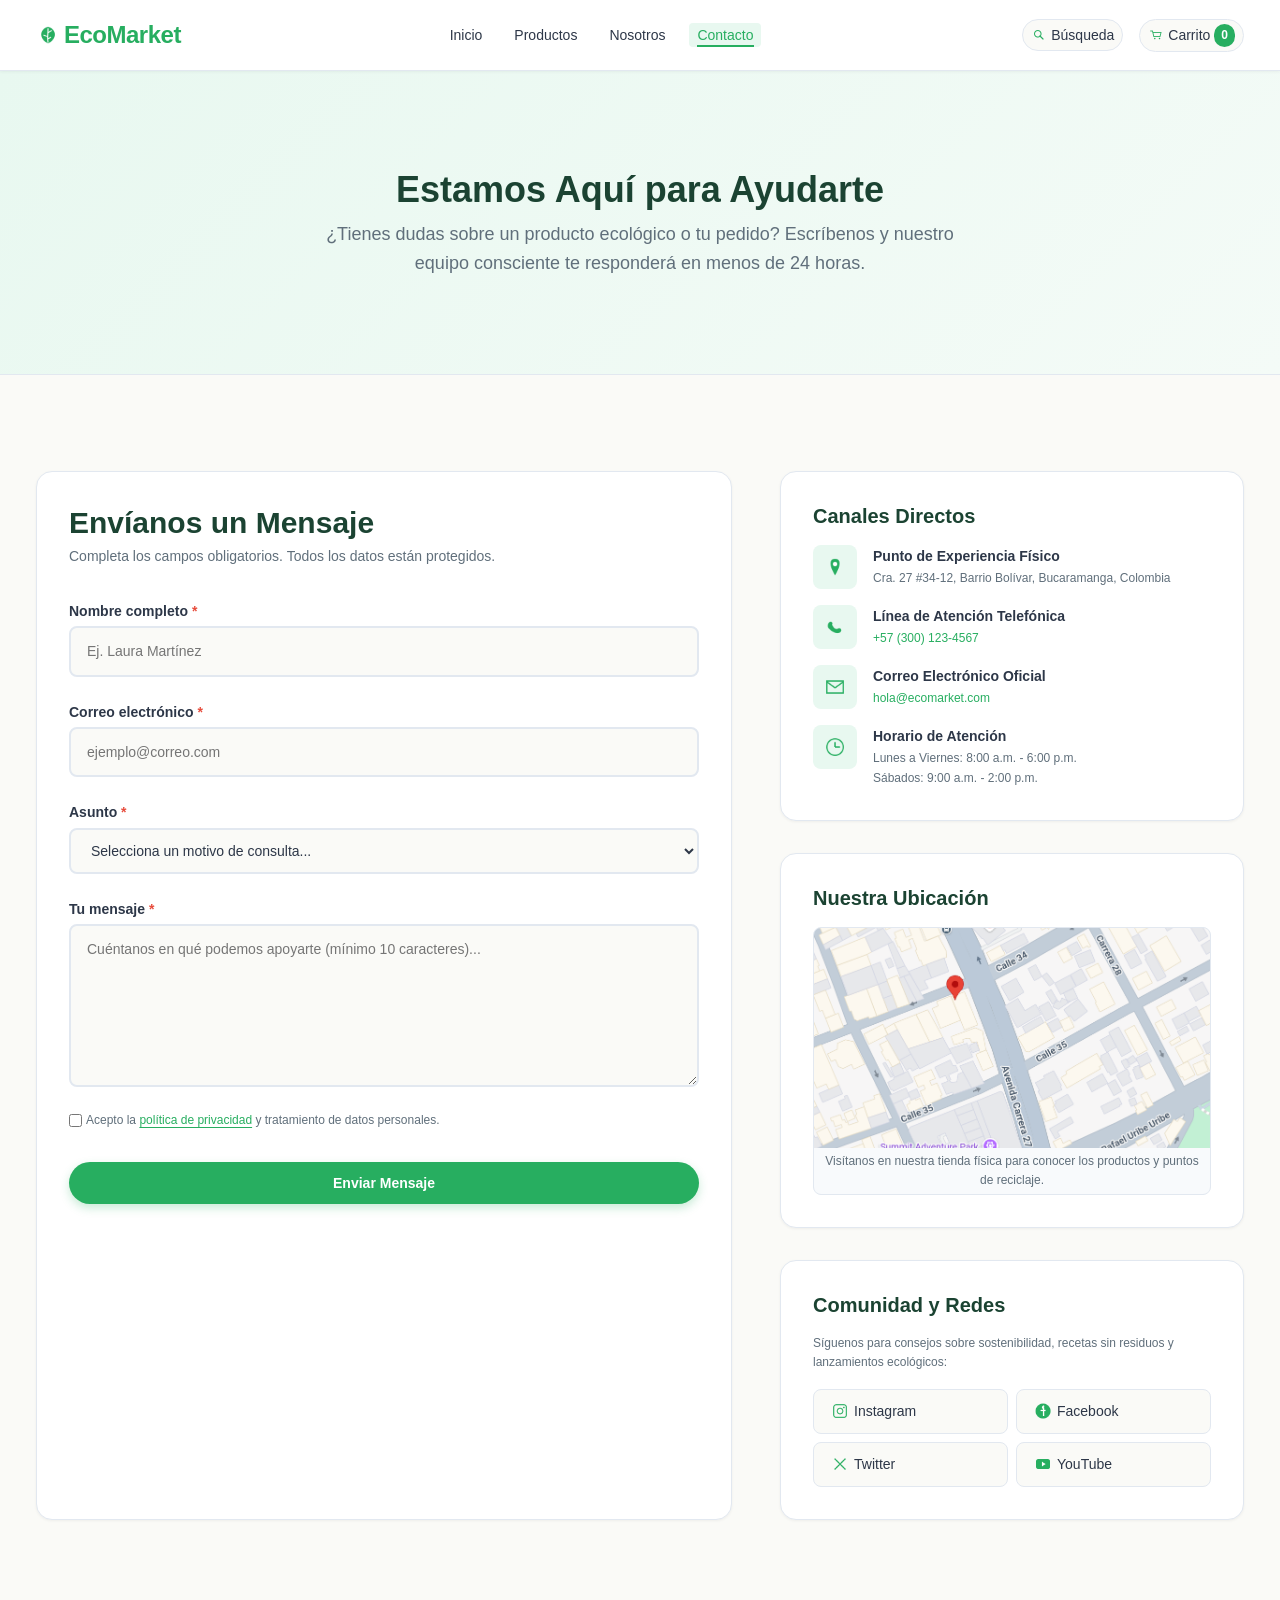
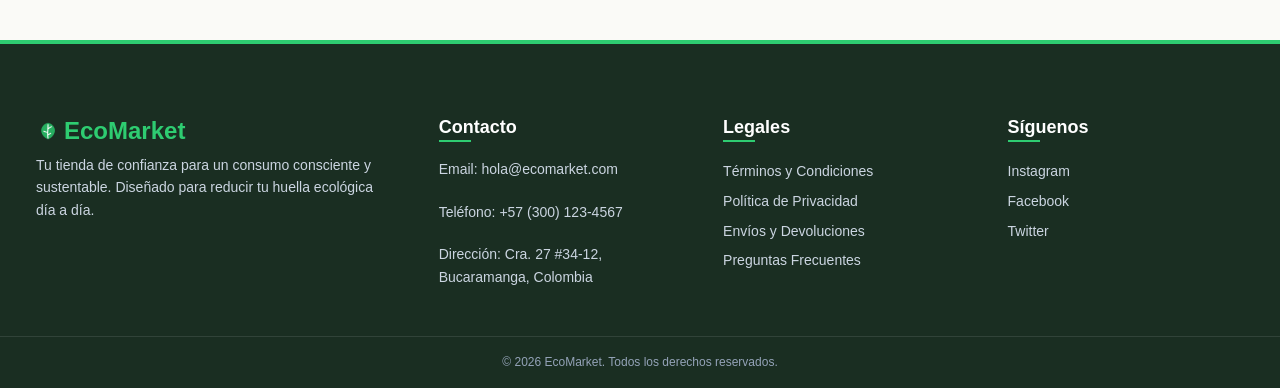
==== commit fa681440: "📝 docs: añadir readme y algunas modificaciones extra" ====
--- a/views/contacto.html
+++ b/views/contacto.html
@@ -1,4 +1,4 @@
-<!DOCTYPE html>
+﻿<!DOCTYPE html>
 <html lang="es">
 
 <head>
@@ -306,7 +306,7 @@
     </div>
 
     <div class="footer-bottom">
-      <p>&copy; 2026 EcoMarket. Todos los derechos reservados. Diseñado con HTML5 y CSS3 puro.</p>
+      <p>&copy; 2026 EcoMarket. Todos los derechos reservados.</p>
     </div>
   </footer>
 
--- a/css/components.css
+++ b/css/components.css
@@ -111,6 +111,7 @@
   cursor: pointer;
   text-decoration: none;
   transition: all var(--transition-fast);
+  user-select: none;
   line-height: 1;
 }
 
@@ -125,6 +126,14 @@
   color: #e53e3e;
   background-color: #ffe3e3;
   transform: scale(0.95);
+}
+
+/* Activación múltiple persistente e independiente mediante checkbox puro CSS (:checked) */
+.fav-toggle:checked + .btn-favorite {
+  color: #ffffff;
+  background-color: #e53e3e;
+  border-color: #e53e3e;
+  box-shadow: 0 4px 12px rgba(229, 62, 62, 0.35);
 }
 
 /* Activación por :target en el producto */
--- a/css/animations.css
+++ b/css/animations.css
@@ -105,6 +105,7 @@
 }
 
 /* Efecto al pulsar o activar el favorito */
+.fav-toggle:checked + .btn-favorite,
 .product-card:target .btn-favorite,
 .btn-favorite:active {
   animation: heartBeat 0.45s ease-in-out;
